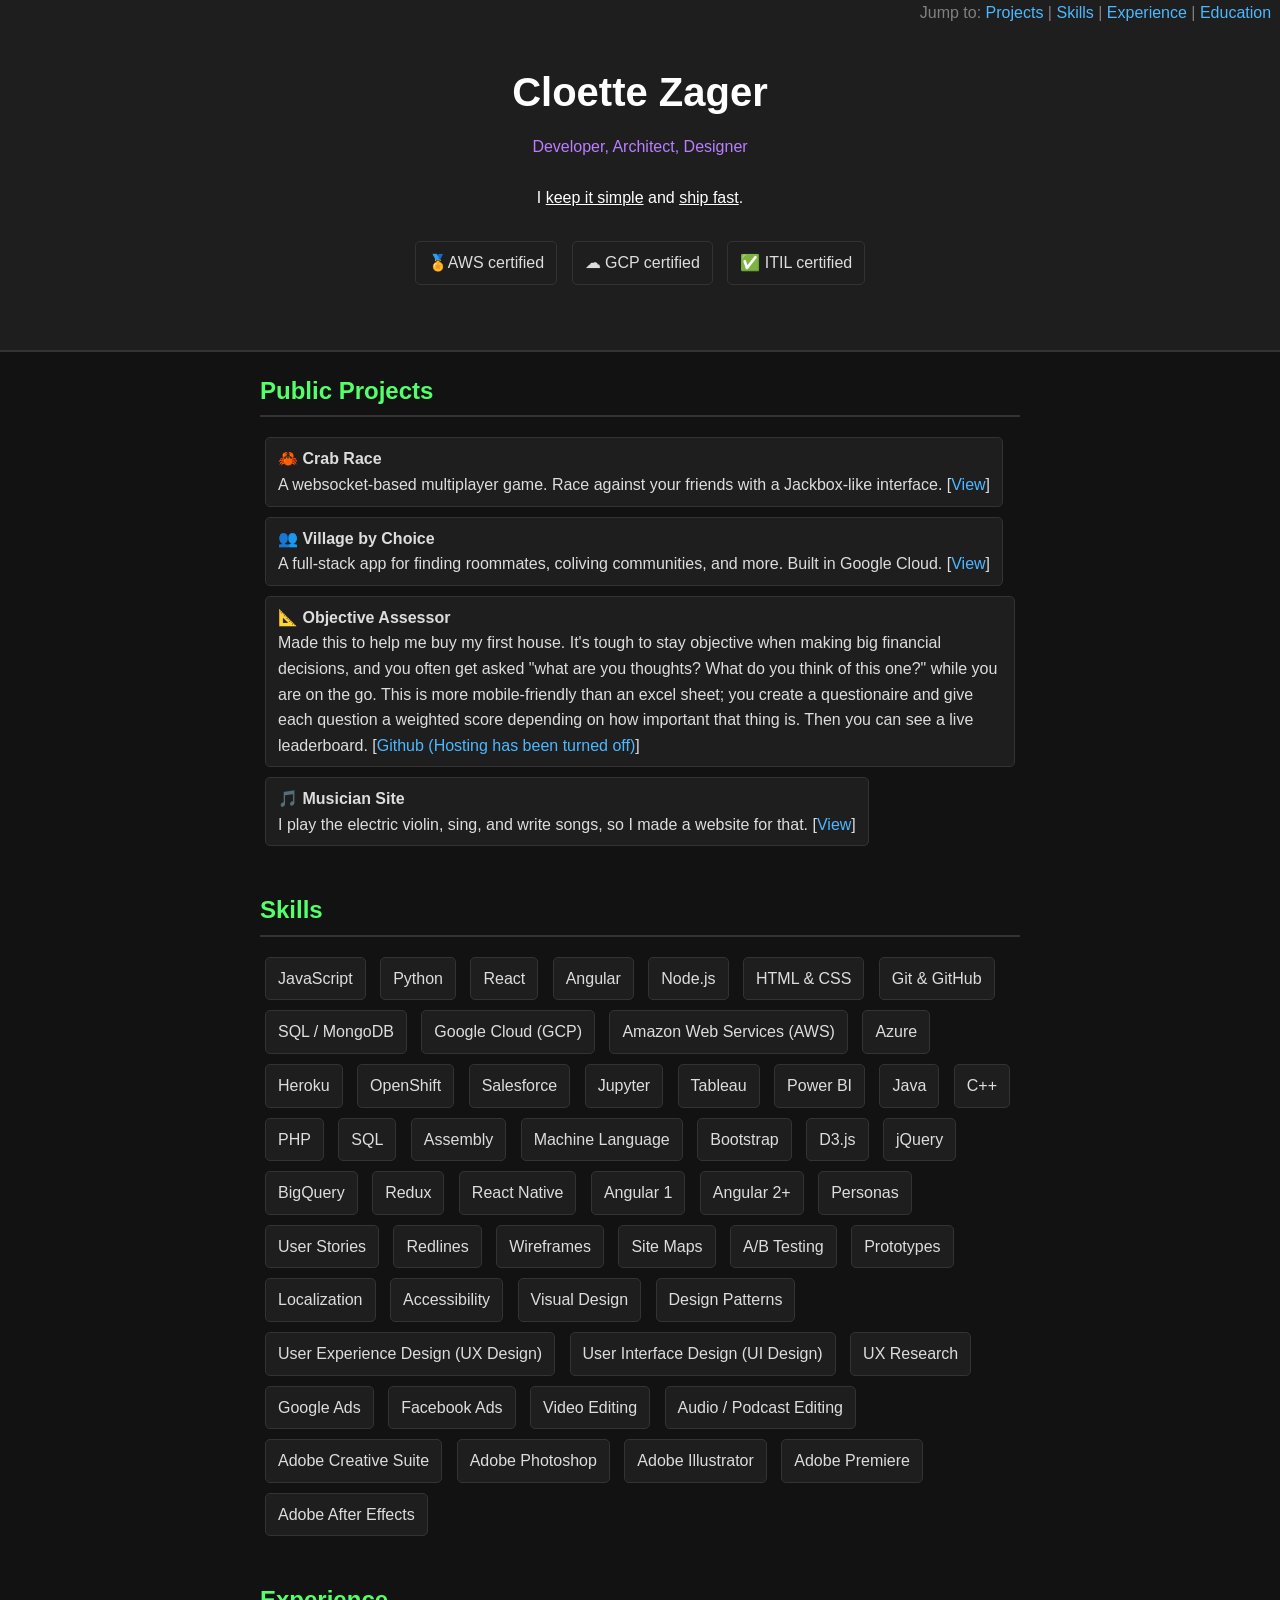
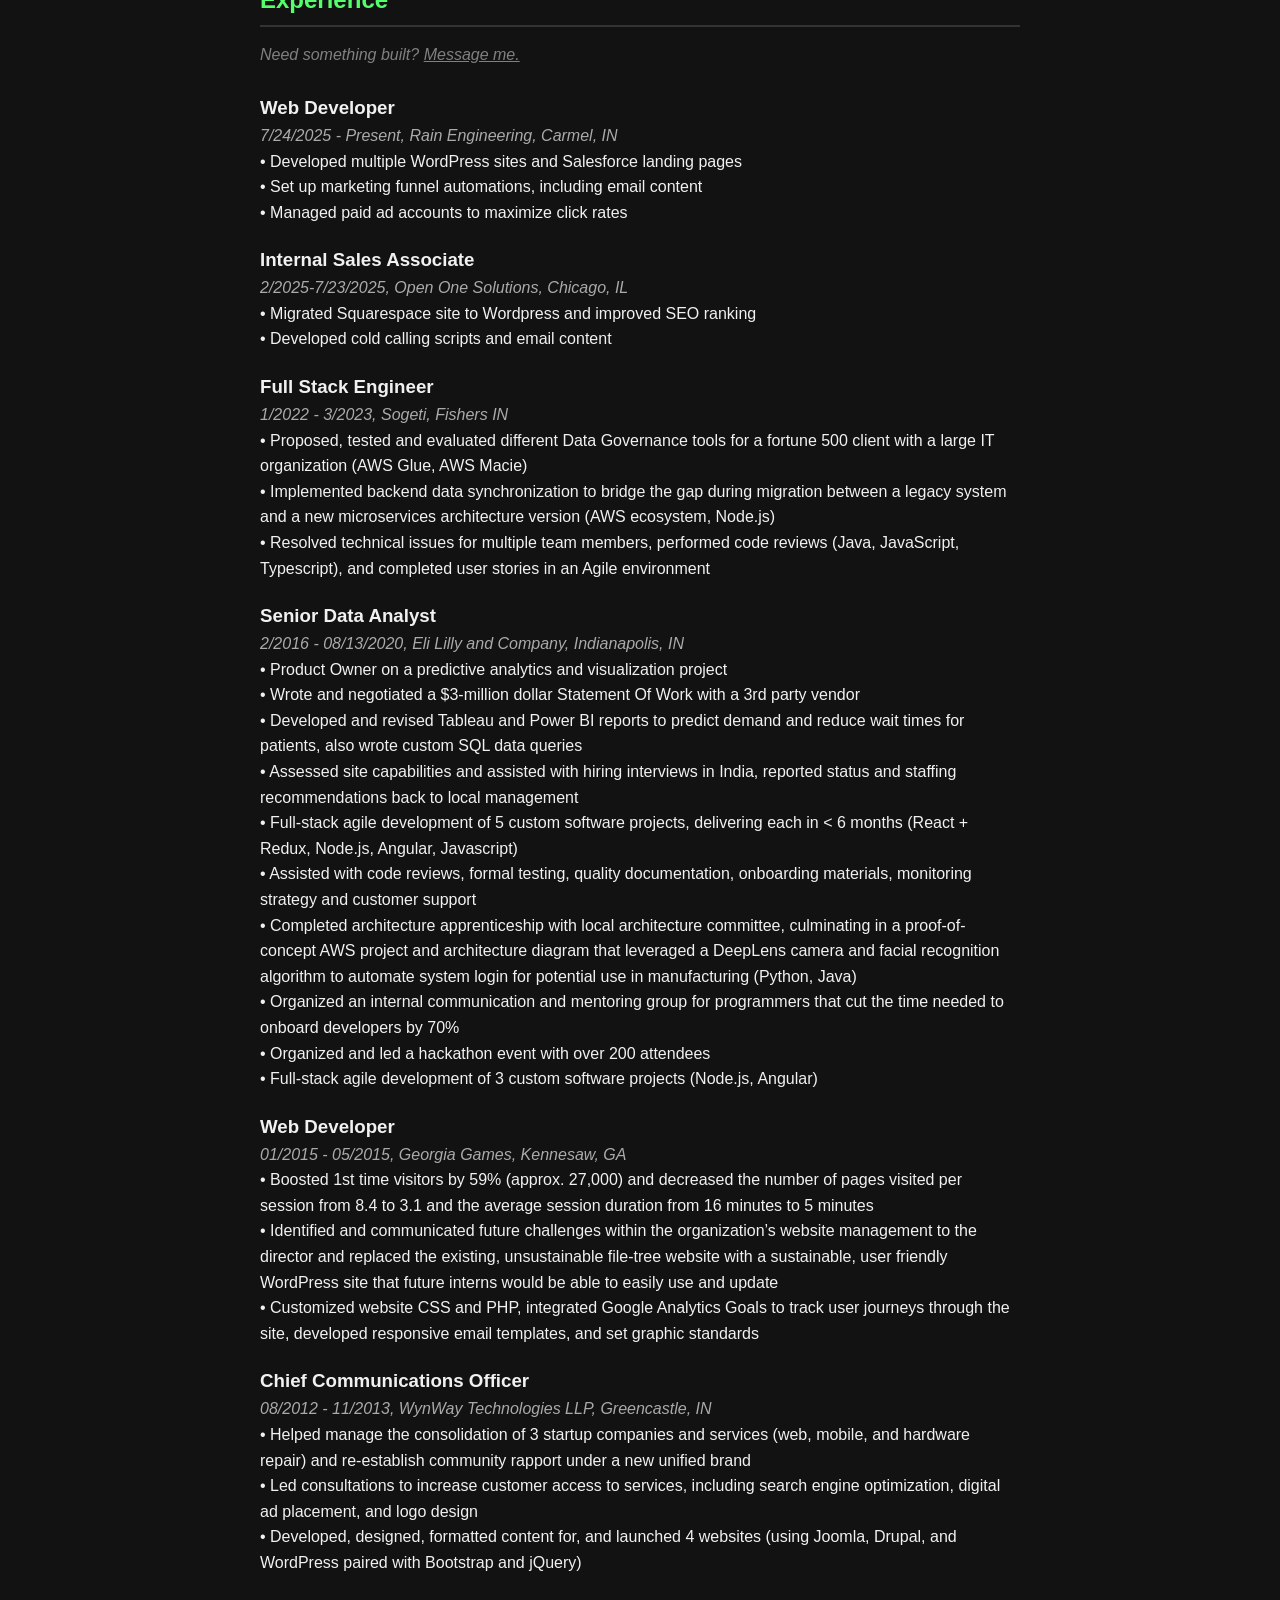
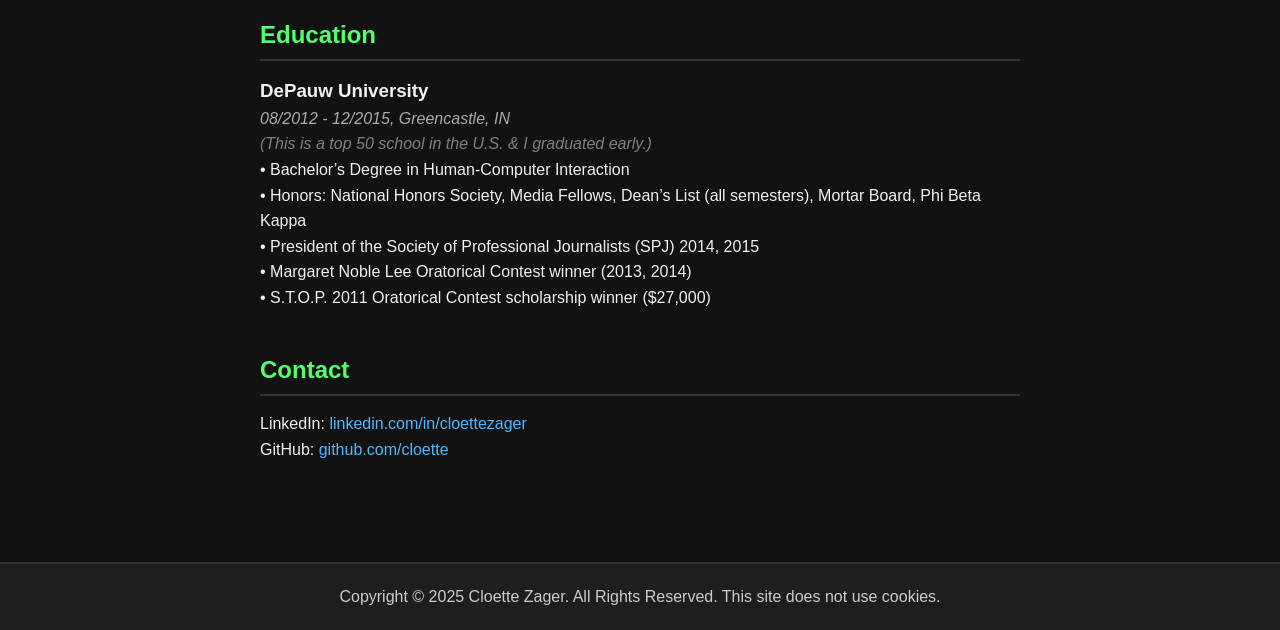
==== index.html @ d8f6435b "Update index.html" ====
<!DOCTYPE html>
<html lang="en">

<head>
    <meta charset="UTF-8" />
    <meta name="viewport" content="width=device-width, initial-scale=1.0" />
    <title>Cloette Zager - Developer Resume</title>
    <link rel="stylesheet" href="style.css" />
</head>

<body>

    <header>
        <div class="container">
            <h1>Cloette Zager</h1>
            <p style="color:#ba7eff">Developer, Architect, Designer</p>
            <br>
            <p>I <span style="text-decoration: underline;">keep it simple</span> and <span
                    style="text-decoration: underline;">ship fast</span>.</p> <br>
            <ul class="project-list">
                <li>🏅AWS certified</li>
                <li>☁︎ GCP certified</li>
                <li>✅ ITIL certified</li>
            </ul>
        </div>
    </header>

    <main class="container">
        <p style="color:gray; position: fixed; top:0px; right: 0px;">&nbsp;&nbsp;Jump to:
            <a href="#projects">Projects</a> |
            <a href="#skills">Skills</a> |
            <a href="#experience">Experience</a> |
            <a href="#education">Education</a>&nbsp;&nbsp;
        </p>
        <section id="projects">
            <h2>Public Projects</h2>
            <ul class="project-list">
                <li>
                    <strong>🦀 Crab Race</strong> <br>A websocket-based multiplayer game. Race against your friends with
                    a
                    Jackbox-like interface.
                    [<a href="https://crabracetos.onrender.com">View</a>]
                </li>
                <li>
                    <strong>👥 Village by Choice</strong> <br>A full-stack app for finding roommates, coliving communities,
                    and
                    more. Built in Google Cloud. [<a href="https://clanbychoice.web.app">View</a>]
                </li>
                <li>
                    <strong>📐 Objective Assessor</strong> <br>Made this to help me buy my first house. It's tough to stay
                    objective when making big financial decisions, and you often get asked "what are you thoughts? What
                    do you think of this one?" while you are on the go. This is more mobile-friendly than an excel sheet; you create a questionaire and give each question a weighted score depending on how important that thing is. Then you can see a live leaderboard. [<a
                        href="https://github.com/cloette/demo-space/tree/objective-assessor-r1">Github (Hosting has been
                        turned off)</a>]
                </li>
                <li>
                    <strong>🎵 Musician Site</strong> <br>I play the electric violin, sing, and write songs, so I made a
                    website for that. [<a href="https://charoitemusic.com">View</a>]
                </li>
            </ul>
        </section>

        <section id="skills">
            <h2>Skills</h2>
            <ul class="skills-list">
                <li>JavaScript</li>
                <li>Python</li>
                <li>React</li>
                <li>Angular</li>
                <li>Node.js</li>
                <li>HTML & CSS</li>
                <li>Git & GitHub</li>
                <li>SQL / MongoDB</li>
                <li>Google Cloud (GCP)</li>
                <li>Amazon Web Services (AWS)</li>
                <li>Azure</li>
                <li>Heroku</li>
                <li>OpenShift</li>
                <li>Salesforce</li>
                <li>Jupyter</li>
                <li>Tableau</li>
                <li>Power BI</li>
                <li>Java</li>
                <li>C++</li>
                <li>PHP</li>
                <li>SQL</li>
                <li>Assembly</li>
                <li>Machine Language</li>  
                <li>Bootstrap</li>  
                <li>D3.js</li>  
                <li>jQuery</li>  
                <li>BigQuery</li>
                <li>Redux</li>  
                <li>React Native</li>  
                <li>Angular 1</li>  
                <li>Angular 2+</li>  
                <li>Personas</li>  
                <li>User Stories</li>  
                <li>Redlines</li>  
                <li>Wireframes</li>  
                <li>Site Maps</li>  
                <li>A/B Testing</li>  
                <li>Prototypes</li>  
                <li>Localization</li>  
                <li>Accessibility</li>  
                <li>Visual Design</li>  
                <li>Design Patterns</li>  
                <li>User Experience Design (UX Design)</li>  
                <li>User Interface Design (UI Design)</li>  
                <li>UX Research</li>
                <li>Google Ads</li>
                <li>Facebook Ads</li>
                <li>Video Editing</li>
                <li>Audio / Podcast Editing</li>
                <li>Adobe Creative Suite</li>
                <li>Adobe Photoshop</li>
                <li>Adobe Illustrator</li>
                <li>Adobe Premiere</li>
                <li>Adobe After Effects</li>
            </ul>
        </section>

        <section id="experience">
            <h2>Experience</h2>
            <p style="color:grey;"><i>Need something built? <a href="mailto:clozager@gmail.com" style="color: gray; text-decoration: underline;">Message me.</a></i></p><br>
                
            <div class="job">
                <h3>Web Developer</h3>
                <p class="date">7/24/2025 - Present, Rain Engineering, Carmel, IN</p>
                <p>• Developed multiple WordPress sites and Salesforce landing pages</p>
                <p>• Set up marketing funnel automations, including email content</p>
                <p>• Managed paid ad accounts to maximize click rates</p>
            </div>
            <div class="job">
                <h3>Internal Sales Associate</h3>
                <p class="date">2/2025-7/23/2025, Open One Solutions, Chicago, IL</p>
                <p>• Migrated Squarespace site to Wordpress and improved SEO ranking</p>
                <p>• Developed cold calling scripts and email content</p>
            </div>
            <div class="job">
                <h3>Full Stack Engineer</h3>
                <p class="date">1/2022 - 3/2023, Sogeti, Fishers IN</p>
                <p>• Proposed, tested and evaluated different Data Governance tools for a fortune 500 client with a
                    large IT
                    organization (AWS Glue, AWS Macie)<br>
                    • Implemented backend data synchronization to bridge the gap during migration between a legacy
                    system
                    and a new microservices architecture version (AWS ecosystem, Node.js)<br>
                    • Resolved technical issues for multiple team members, performed code reviews (Java, JavaScript,
                    Typescript), and completed user stories in an Agile environment</p>
            </div>
            <div class="job">
                <h3>Senior Data Analyst</h3>
                <p class="date">2/2016 - 08/13/2020, Eli Lilly and Company, Indianapolis, IN</p>
                <p>
                    • Product Owner on a predictive analytics and visualization project
                    <br>• Wrote and negotiated a $3-million dollar Statement Of Work with a 3rd party vendor
                    <br>• Developed and revised Tableau and Power BI reports to predict demand and reduce wait times
                    for
                    <br>patients, also wrote custom SQL data queries

                    <br>• Assessed site capabilities and assisted with hiring interviews in India, reported status
                    and staffing
                    recommendations back to local management
                    <br>• Full-stack agile development of 5 custom software projects, delivering each in < 6 months
                        (React + Redux, Node.js, Angular, Javascript) <br>• Assisted with code reviews, formal
                        testing, quality documentation, onboarding materials, monitoring
                        strategy and customer support

                        <br>• Completed architecture apprenticeship with local architecture committee, culminating
                        in a
                        proof-of-concept AWS project and architecture diagram that leveraged a DeepLens camera and
                        facial
                        recognition algorithm to automate system login for potential use in manufacturing (Python,
                        Java)

                        <br>• Organized an internal communication and mentoring group for programmers that cut the
                        time needed to
                        onboard developers by 70%
                        <br>• Organized and led a hackathon event with over 200 attendees
                        <br>• Full-stack agile development of 3 custom software projects (Node.js, Angular)
                </p>
            </div>
            <div class="job">
                <h3>Web Developer</h3>
                <p class="date">01/2015 - 05/2015, Georgia Games, Kennesaw, GA</p>
                <p>• Boosted 1st time visitors by 59% (approx. 27,000) and decreased the number of pages visited per
                    session from 8.4 to 3.1 and the average session duration from 16 minutes to 5 minutes
                    <br>• Identified and communicated future challenges within the organization’s website management
                    to the
                    director and replaced the existing, unsustainable file-tree website with a sustainable, user
                    friendly
                    WordPress site that future interns would be able to easily use and update
                    <br>• Customized website CSS and PHP, integrated Google Analytics Goals to track user journeys
                    through
                    the site, developed responsive email templates, and set graphic standards
                </p>
            </div>

            <div class="job">
                <h3>Chief Communications Officer</h3>
                <p class="date">08/2012 - 11/2013, WynWay Technologies LLP, Greencastle, IN</p>
                <p>• Helped manage the consolidation of 3 startup companies and services (web, mobile, and hardware
                    repair) and re-establish community rapport under a new unified brand<br>
                    • Led consultations to increase customer access to services, including search engine
                    optimization, digital
                    ad placement, and logo design<br>
                    • Developed, designed, formatted content for, and launched 4 websites (using Joomla, Drupal, and
                    WordPress paired with Bootstrap and jQuery)</p>
            </div>
            <div class="job">
                <h3></h3>
                <p class="date"></p>
                <p></p>
            </div>
        </section>

        <section id="education">
            <h2>Education</h2>
            <div class="job">
                <h3>DePauw University</h3>
                <p class="date">08/2012 - 12/2015, Greencastle, IN</p>
                <p style="color:grey;"><i>(This is a top 50 school in the U.S. & I graduated early.)</i></p>
                <p>• Bachelor’s Degree in Human-Computer Interaction<br>
                    • Honors: National Honors Society, Media Fellows, Dean’s List (all semesters), Mortar Board, Phi
                    Beta
                    Kappa<br>
                    • President of the Society of Professional Journalists (SPJ) 2014, 2015<br>
                    • Margaret Noble Lee Oratorical Contest winner (2013, 2014)<br>
                    • S.T.O.P. 2011 Oratorical Contest scholarship winner ($27,000)</p>
            </div>
        </section>

        <section id="contact">
            <h2>Contact</h2>
            <p>LinkedIn: <a href="https://linkedin.com/in/cloettezager" target="_blank">linkedin.com/in/cloettezager</a>
            </p>
            <p>GitHub: <a href="https://github.com/cloette" target="_blank">github.com/cloette</a></p>
        </section>
    </main>

    <footer>
        <p>Copyright © 2025 Cloette Zager. All Rights Reserved.
            This site does not use cookies.</p>
    </footer>

</body>

</html>
---- style.css ----
/* Reset */
* {
  margin: 0;
  padding: 0;
  box-sizing: border-box;
}

body {
  font-family: 'Segoe UI', sans-serif;
  line-height: 1.6;
  color: #f1f1f1;
  background-color: #121212;
}

/* Layout */
.container {
  width: 90%;
  max-width: 800px;
  margin: 0 auto;
  padding: 20px;
}

header {
  background-color: #1e1e1e;
  color: #ffffff;
  padding: 40px 0;
  text-align: center;
  border-bottom: 2px solid #333;
}

header h1 {
  margin-bottom: 10px;
  font-size: 2.5em;
}

main section {
  margin-bottom: 40px;
}

h2 {
  color: #53ff6a;
  border-bottom: 2px solid #333;
  padding-bottom: 5px;
  margin-bottom: 15px;
}

.skills-list,
.project-list {
  list-style: none;
  padding-left: 0;
}

.skills-list li,
.project-list li {
  background-color: #1e1e1e;
  color: #ddd;
  display: inline-block;
  padding: 8px 12px;
  margin: 5px;
  border-radius: 5px;
  border: 1px solid #333;
}

.job {
  margin-bottom: 20px;
}

.job .date {
  font-style: italic;
  color: #aaa;
}

a {
  color: #4db8ff;
  text-decoration: none;
}

a:hover {
  text-decoration: underline;
}

footer {
  background-color: #1e1e1e;
  color: #ccc;
  text-align: center;
  padding: 20px 0;
  margin-top: 40px;
  border-top: 2px solid #333;
}

/* Responsive */
@media (max-width: 600px) {
  header h1 {
    font-size: 1.8em;
  }

  .skills-list li,
  .project-list li {
    display: block;
    margin: 8px 0;
  }
}
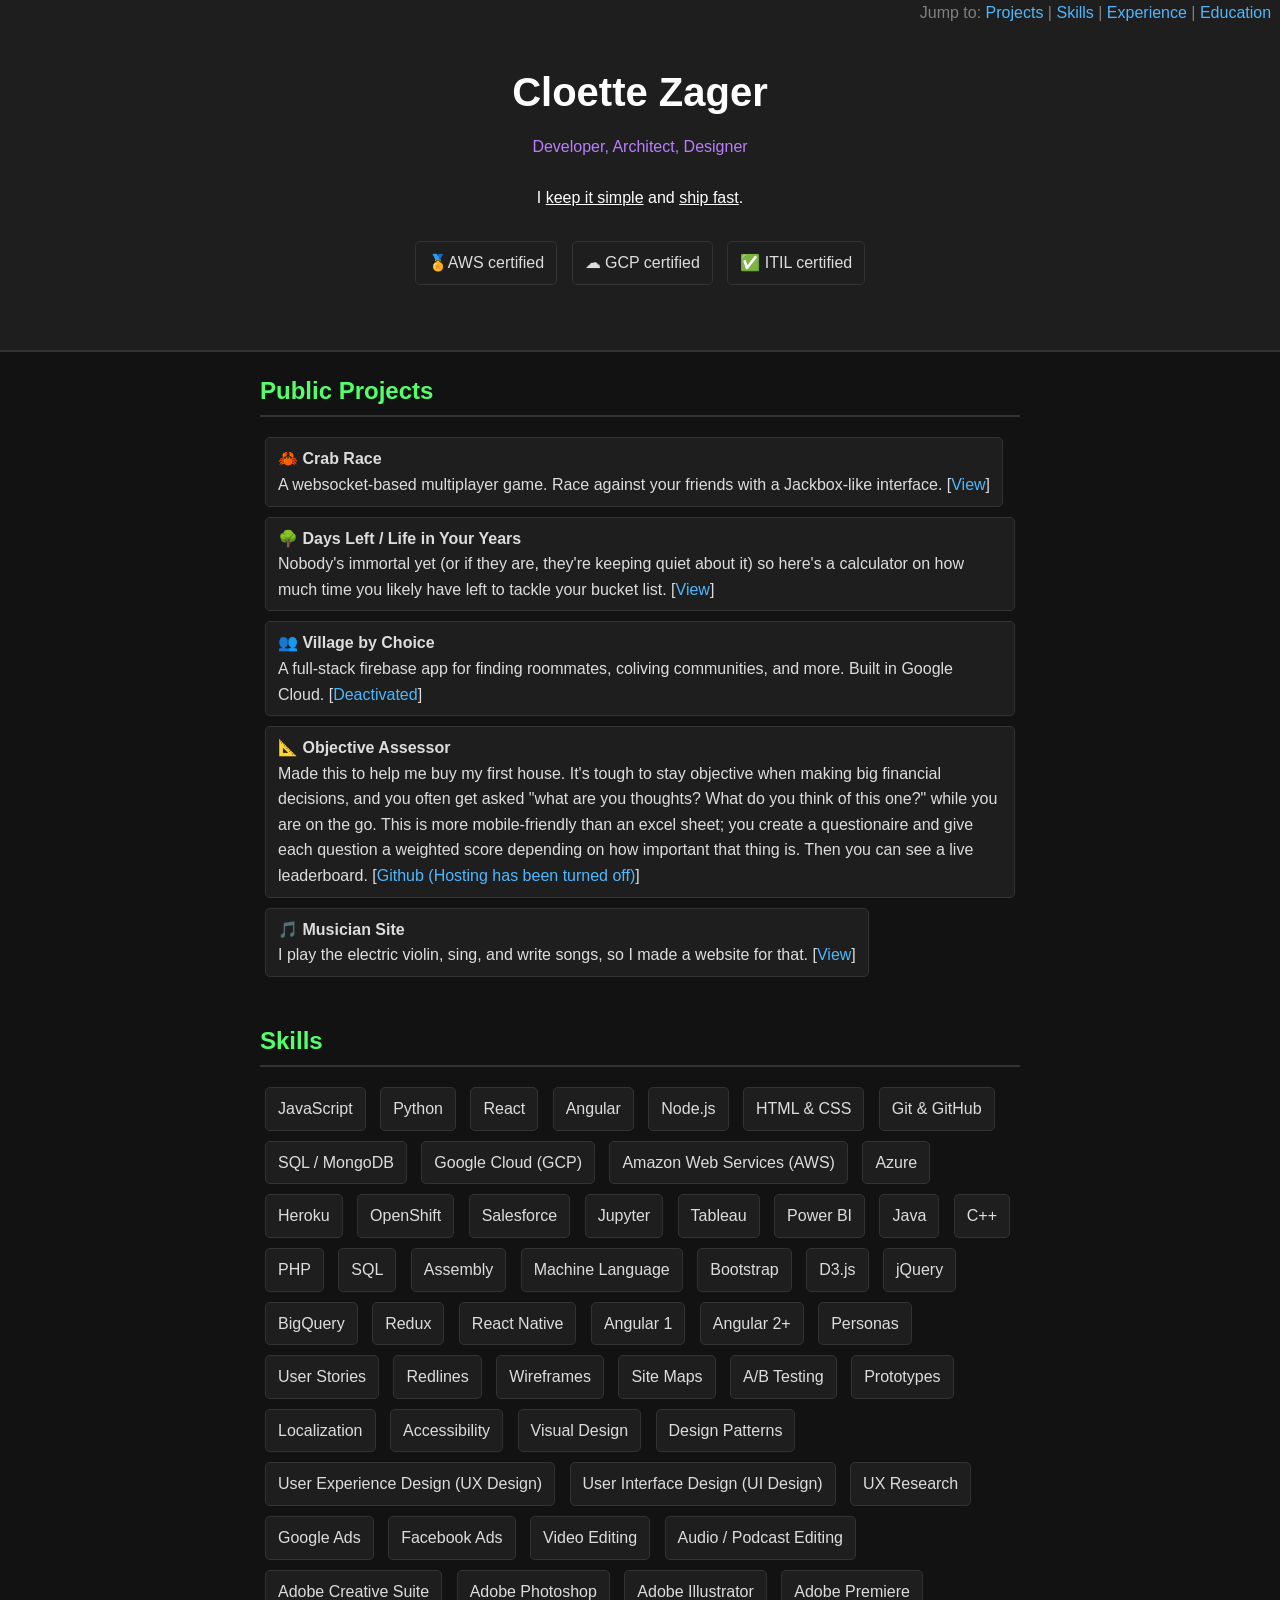
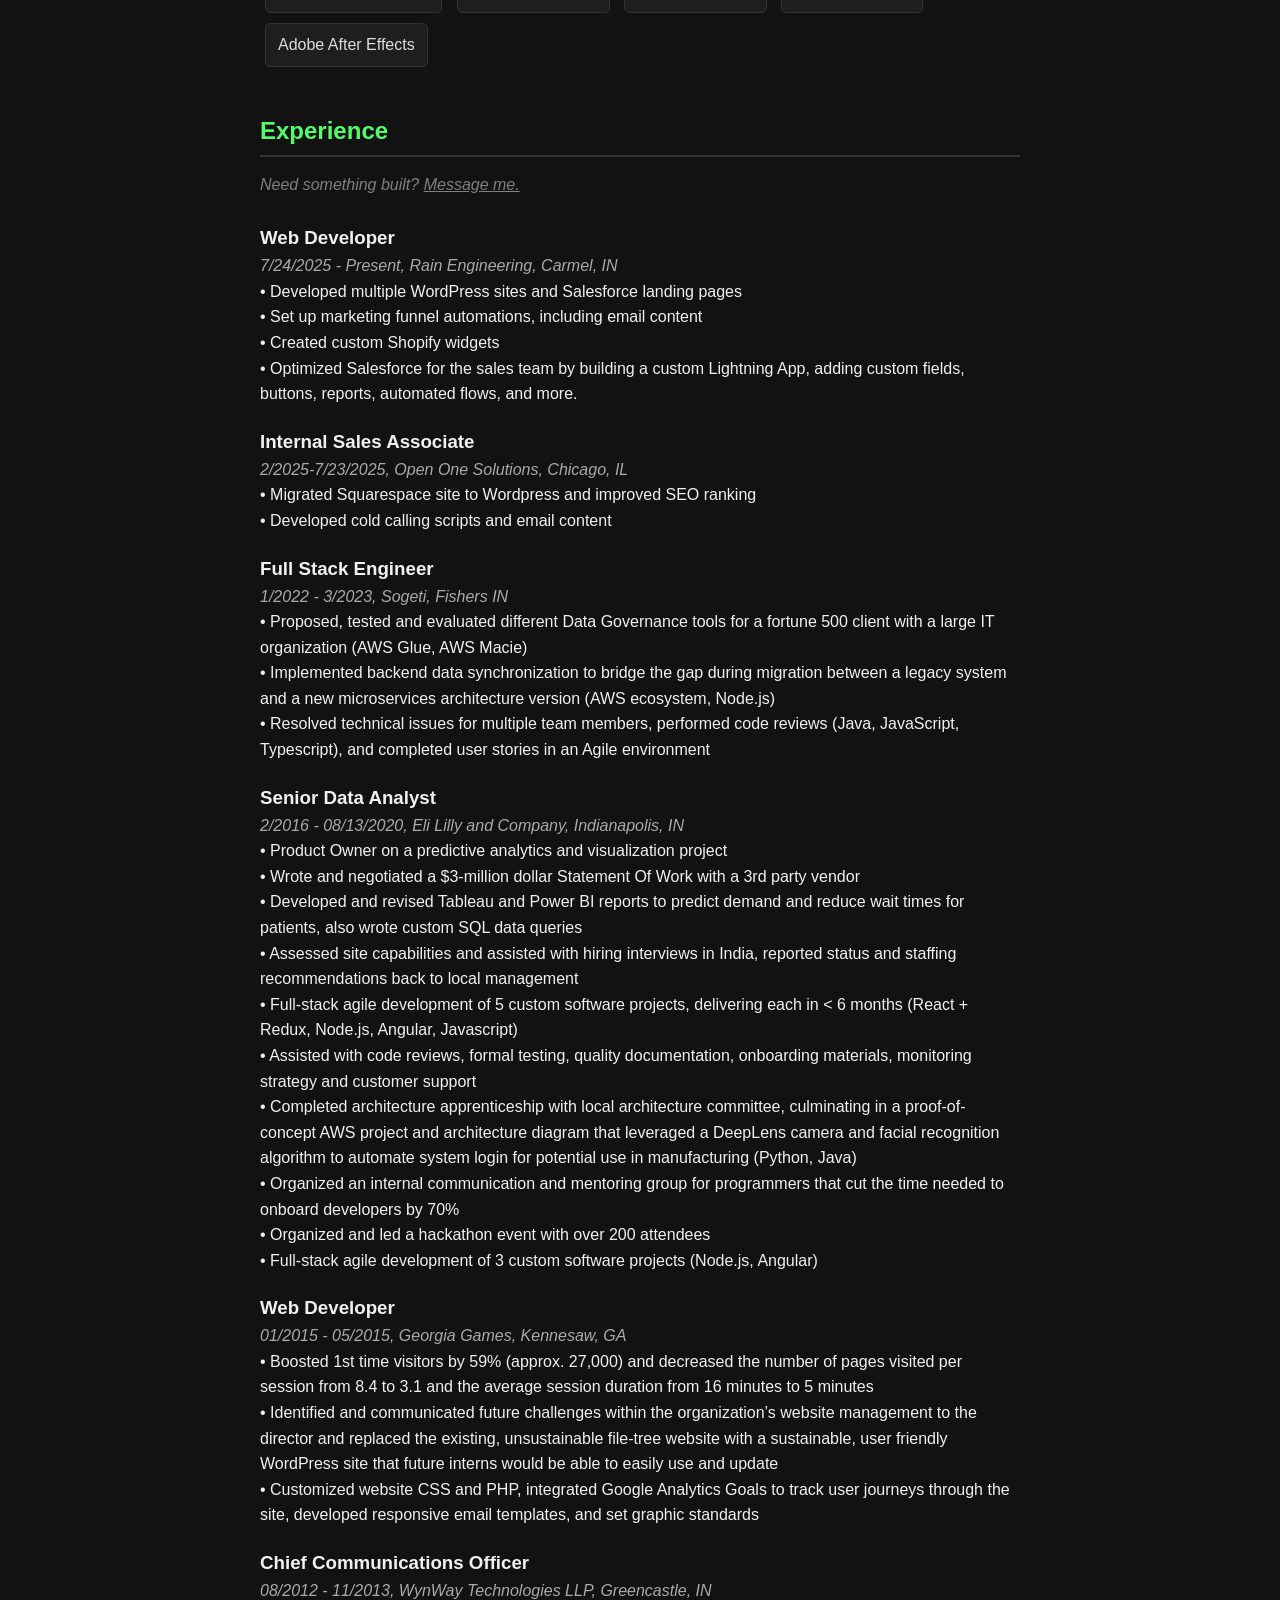
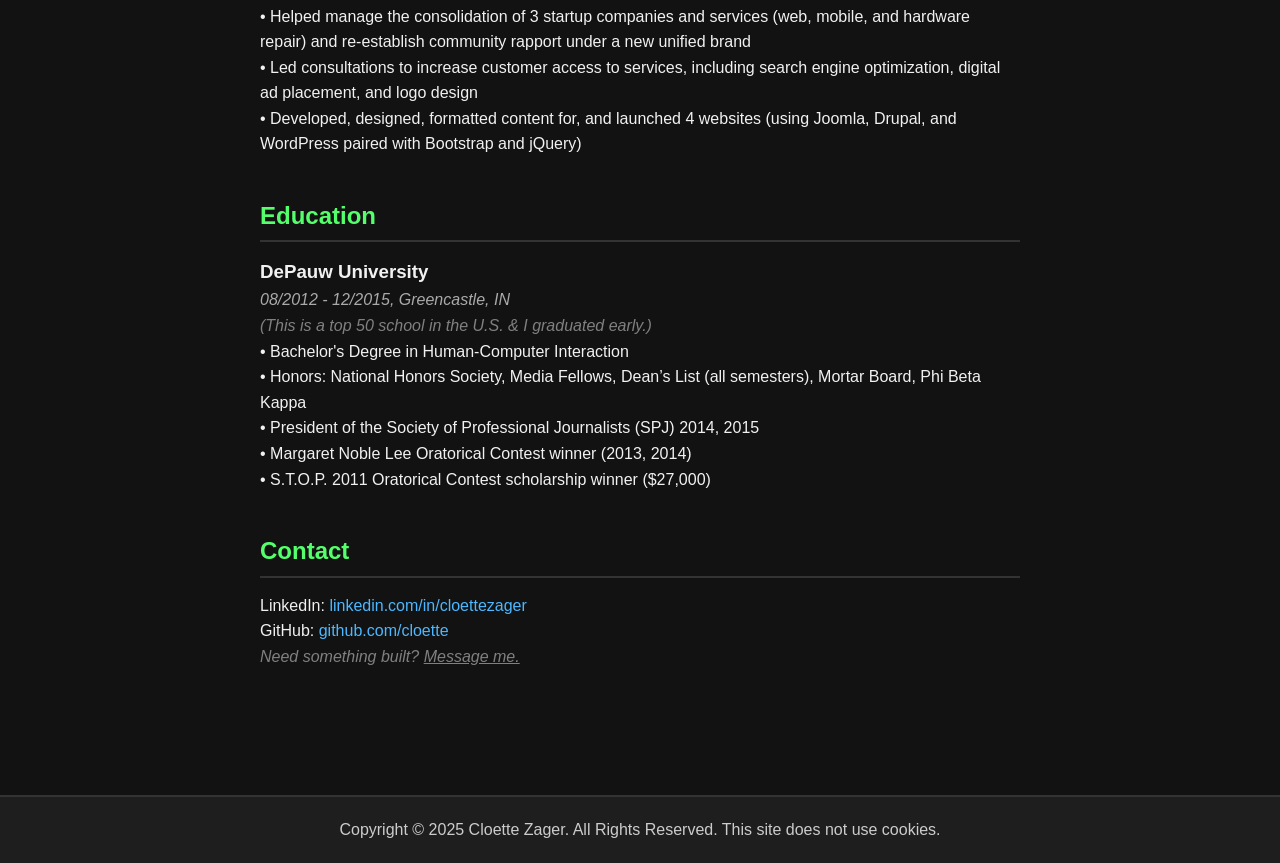
==== commit b57b9a3b: "Updated bullet points" ====
--- a/index.html
+++ b/index.html
@@ -9,7 +9,6 @@
 </head>
 
 <body>
-
     <header>
         <div class="container">
             <h1>Cloette Zager</h1>
@@ -39,23 +38,27 @@
                     <strong>🦀 Crab Race</strong> <br>A websocket-based multiplayer game. Race against your friends with
                     a
                     Jackbox-like interface.
-                    [<a href="https://crabracetos.onrender.com">View</a>]
-                </li>
-                <li>
-                    <strong>👥 Village by Choice</strong> <br>A full-stack app for finding roommates, coliving communities,
+                    [<a href="https://crabracetos.onrender.com" target="_blank">View</a>]
+                </li>
+                <li>
+                    <strong>🌳 Days Left / Life in Your Years</strong> <br>Nobody's immortal yet (or if they are, they're keeping quiet about it) so here's a calculator on how much time you likely have left to tackle your bucket list. [<a
+                        href="https://cloette.github.io/personal-website/life-in-your-years.html" target="_blank">View</a>]
+                </li>
+                <li>
+                    <strong>👥 Village by Choice</strong> <br>A full-stack firebase app for finding roommates, coliving communities,
                     and
-                    more. Built in Google Cloud. [<a href="https://clanbychoice.web.app">View</a>]
+                    more. Built in Google Cloud. [<a href="#">Deactivated</a>]
                 </li>
                 <li>
                     <strong>📐 Objective Assessor</strong> <br>Made this to help me buy my first house. It's tough to stay
                     objective when making big financial decisions, and you often get asked "what are you thoughts? What
                     do you think of this one?" while you are on the go. This is more mobile-friendly than an excel sheet; you create a questionaire and give each question a weighted score depending on how important that thing is. Then you can see a live leaderboard. [<a
-                        href="https://github.com/cloette/demo-space/tree/objective-assessor-r1">Github (Hosting has been
+                        href="https://github.com/cloette/demo-space/tree/objective-assessor-r1" target="_blank">Github (Hosting has been
                         turned off)</a>]
                 </li>
                 <li>
                     <strong>🎵 Musician Site</strong> <br>I play the electric violin, sing, and write songs, so I made a
-                    website for that. [<a href="https://charoitemusic.com">View</a>]
+                    website for that. [<a href="https://charoitemusic.com" target="_blank">View</a>]
                 </li>
             </ul>
         </section>
@@ -129,7 +132,8 @@
                 <p class="date">7/24/2025 - Present, Rain Engineering, Carmel, IN</p>
                 <p>• Developed multiple WordPress sites and Salesforce landing pages</p>
                 <p>• Set up marketing funnel automations, including email content</p>
-                <p>• Managed paid ad accounts to maximize click rates</p>
+                <p>• Created custom Shopify widgets</p>
+                <p>• Optimized Salesforce for the sales team by building a custom Lightning App, adding custom fields, buttons, reports, automated flows, and more.</p>
             </div>
             <div class="job">
                 <h3>Internal Sales Associate</h3>
@@ -221,7 +225,7 @@
                 <h3>DePauw University</h3>
                 <p class="date">08/2012 - 12/2015, Greencastle, IN</p>
                 <p style="color:grey;"><i>(This is a top 50 school in the U.S. & I graduated early.)</i></p>
-                <p>• Bachelor’s Degree in Human-Computer Interaction<br>
+                <p>• Bachelor's Degree in Human-Computer Interaction<br>
                     • Honors: National Honors Society, Media Fellows, Dean’s List (all semesters), Mortar Board, Phi
                     Beta
                     Kappa<br>
@@ -236,6 +240,7 @@
             <p>LinkedIn: <a href="https://linkedin.com/in/cloettezager" target="_blank">linkedin.com/in/cloettezager</a>
             </p>
             <p>GitHub: <a href="https://github.com/cloette" target="_blank">github.com/cloette</a></p>
+            <p style="color:grey;"><i>Need something built? <a href="mailto:clozager@gmail.com" style="color: gray; text-decoration: underline;">Message me.</a></i></p><br>
         </section>
     </main>
 
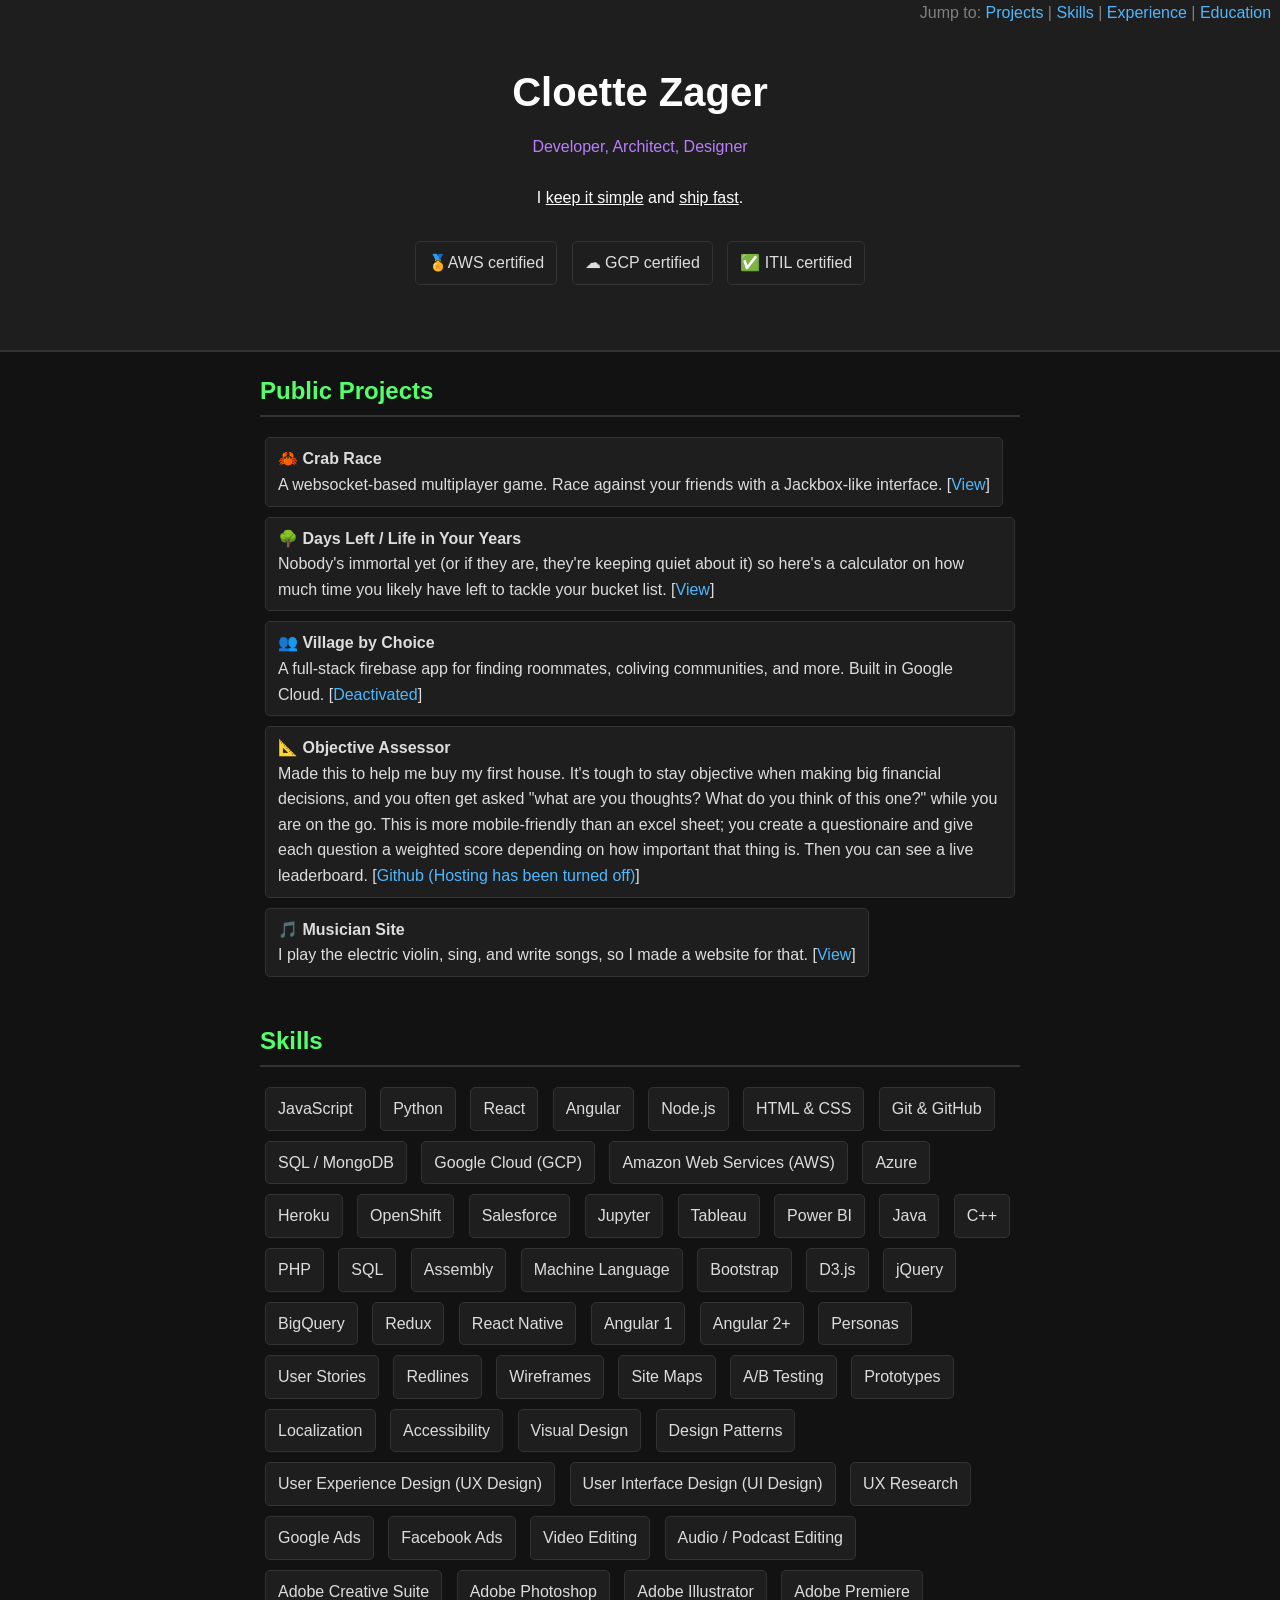
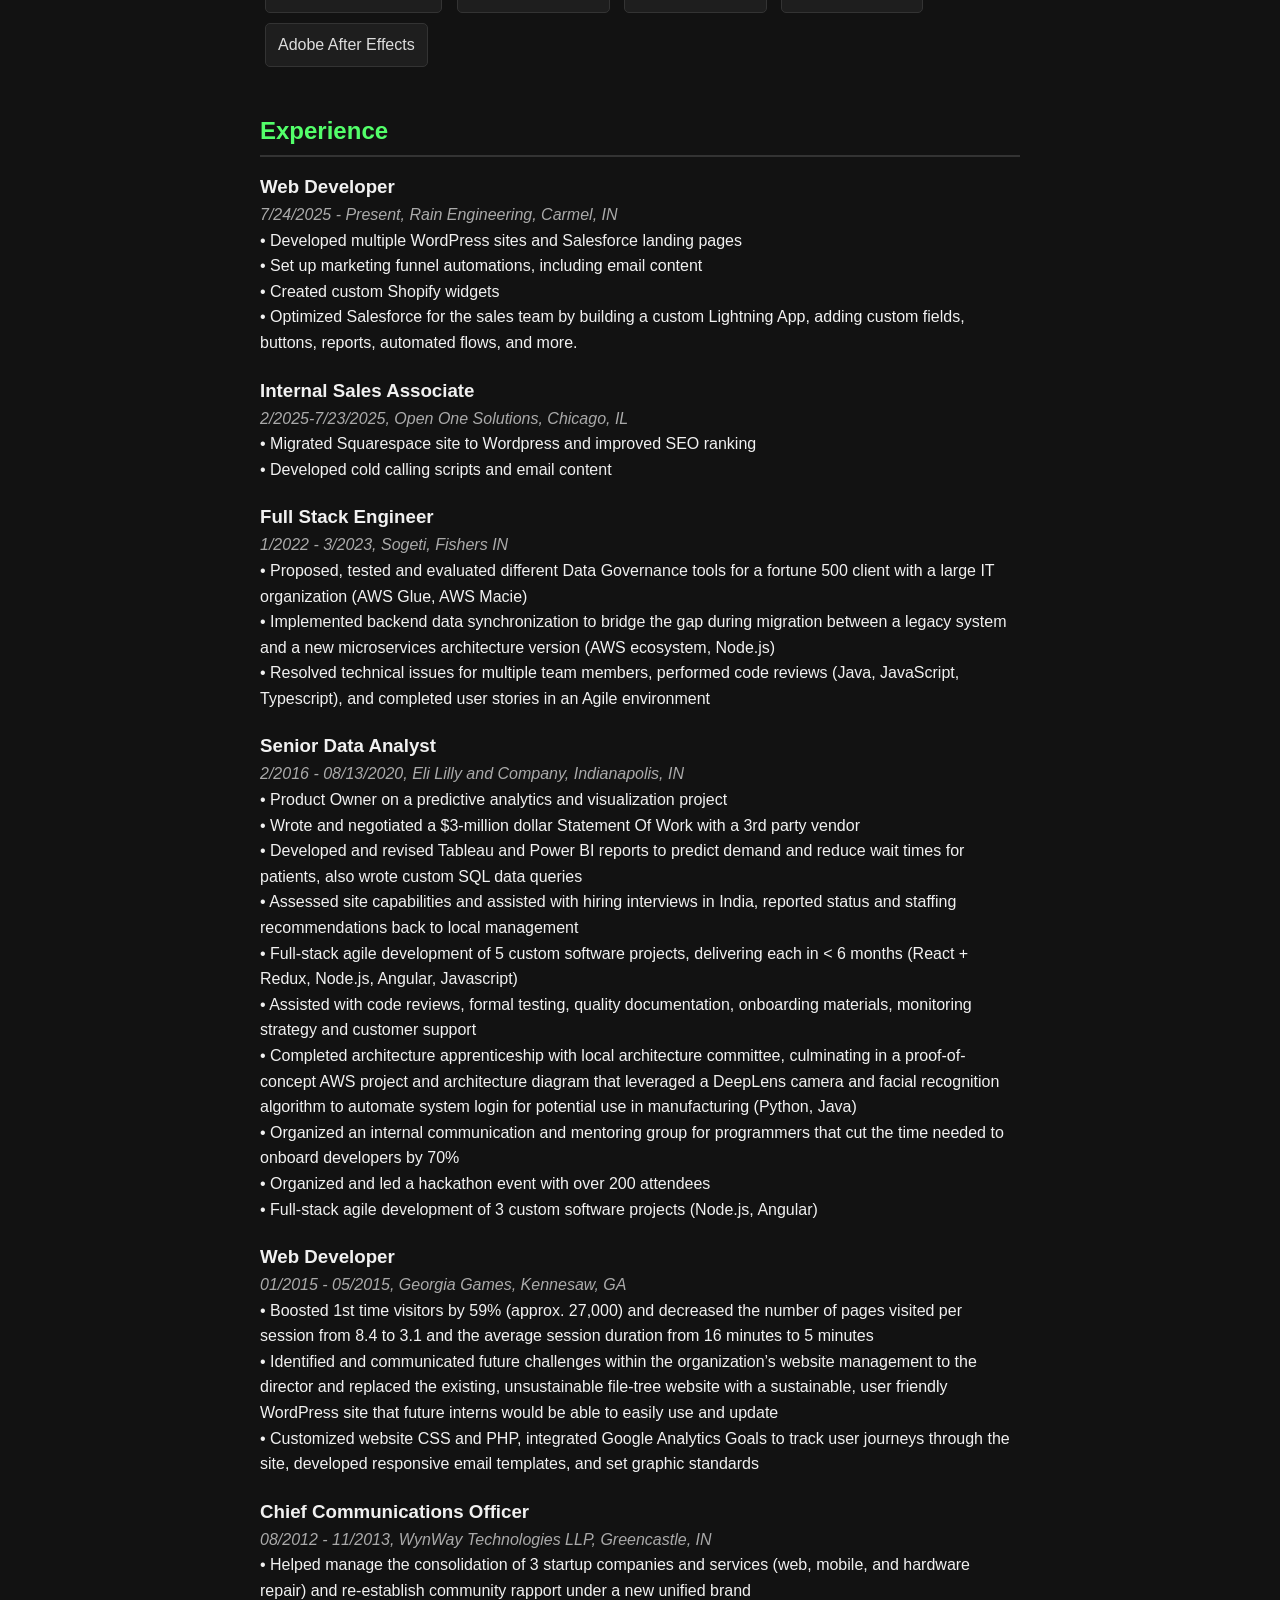
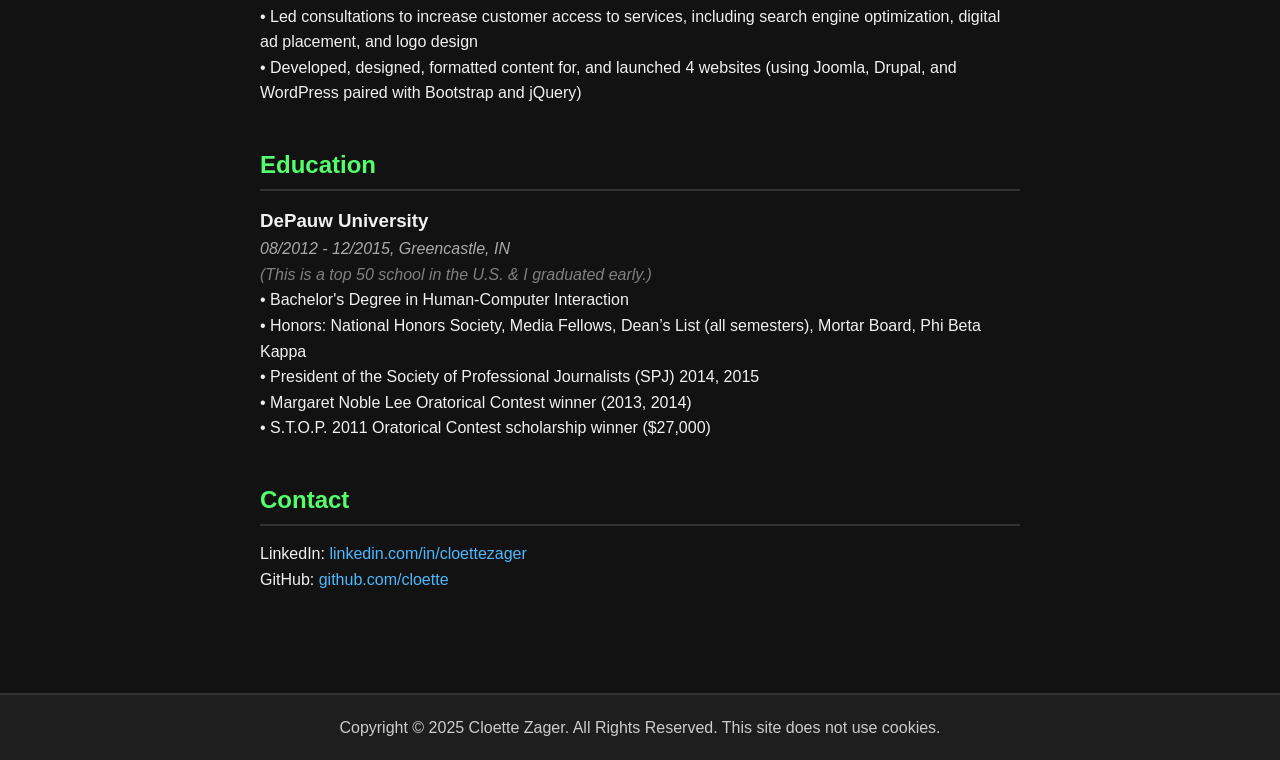
==== commit 435454ed: "Remove duplicate contact message from index.html Removed duplicate contact message from the experien" ====
--- a/index.html
+++ b/index.html
@@ -125,8 +125,7 @@
 
         <section id="experience">
             <h2>Experience</h2>
-            <p style="color:grey;"><i>Need something built? <a href="mailto:clozager@gmail.com" style="color: gray; text-decoration: underline;">Message me.</a></i></p><br>
-                
+             
             <div class="job">
                 <h3>Web Developer</h3>
                 <p class="date">7/24/2025 - Present, Rain Engineering, Carmel, IN</p>
@@ -240,7 +239,6 @@
             <p>LinkedIn: <a href="https://linkedin.com/in/cloettezager" target="_blank">linkedin.com/in/cloettezager</a>
             </p>
             <p>GitHub: <a href="https://github.com/cloette" target="_blank">github.com/cloette</a></p>
-            <p style="color:grey;"><i>Need something built? <a href="mailto:clozager@gmail.com" style="color: gray; text-decoration: underline;">Message me.</a></i></p><br>
         </section>
     </main>
 
@@ -251,4 +249,4 @@
 
 </body>
 
-</html>+</html>
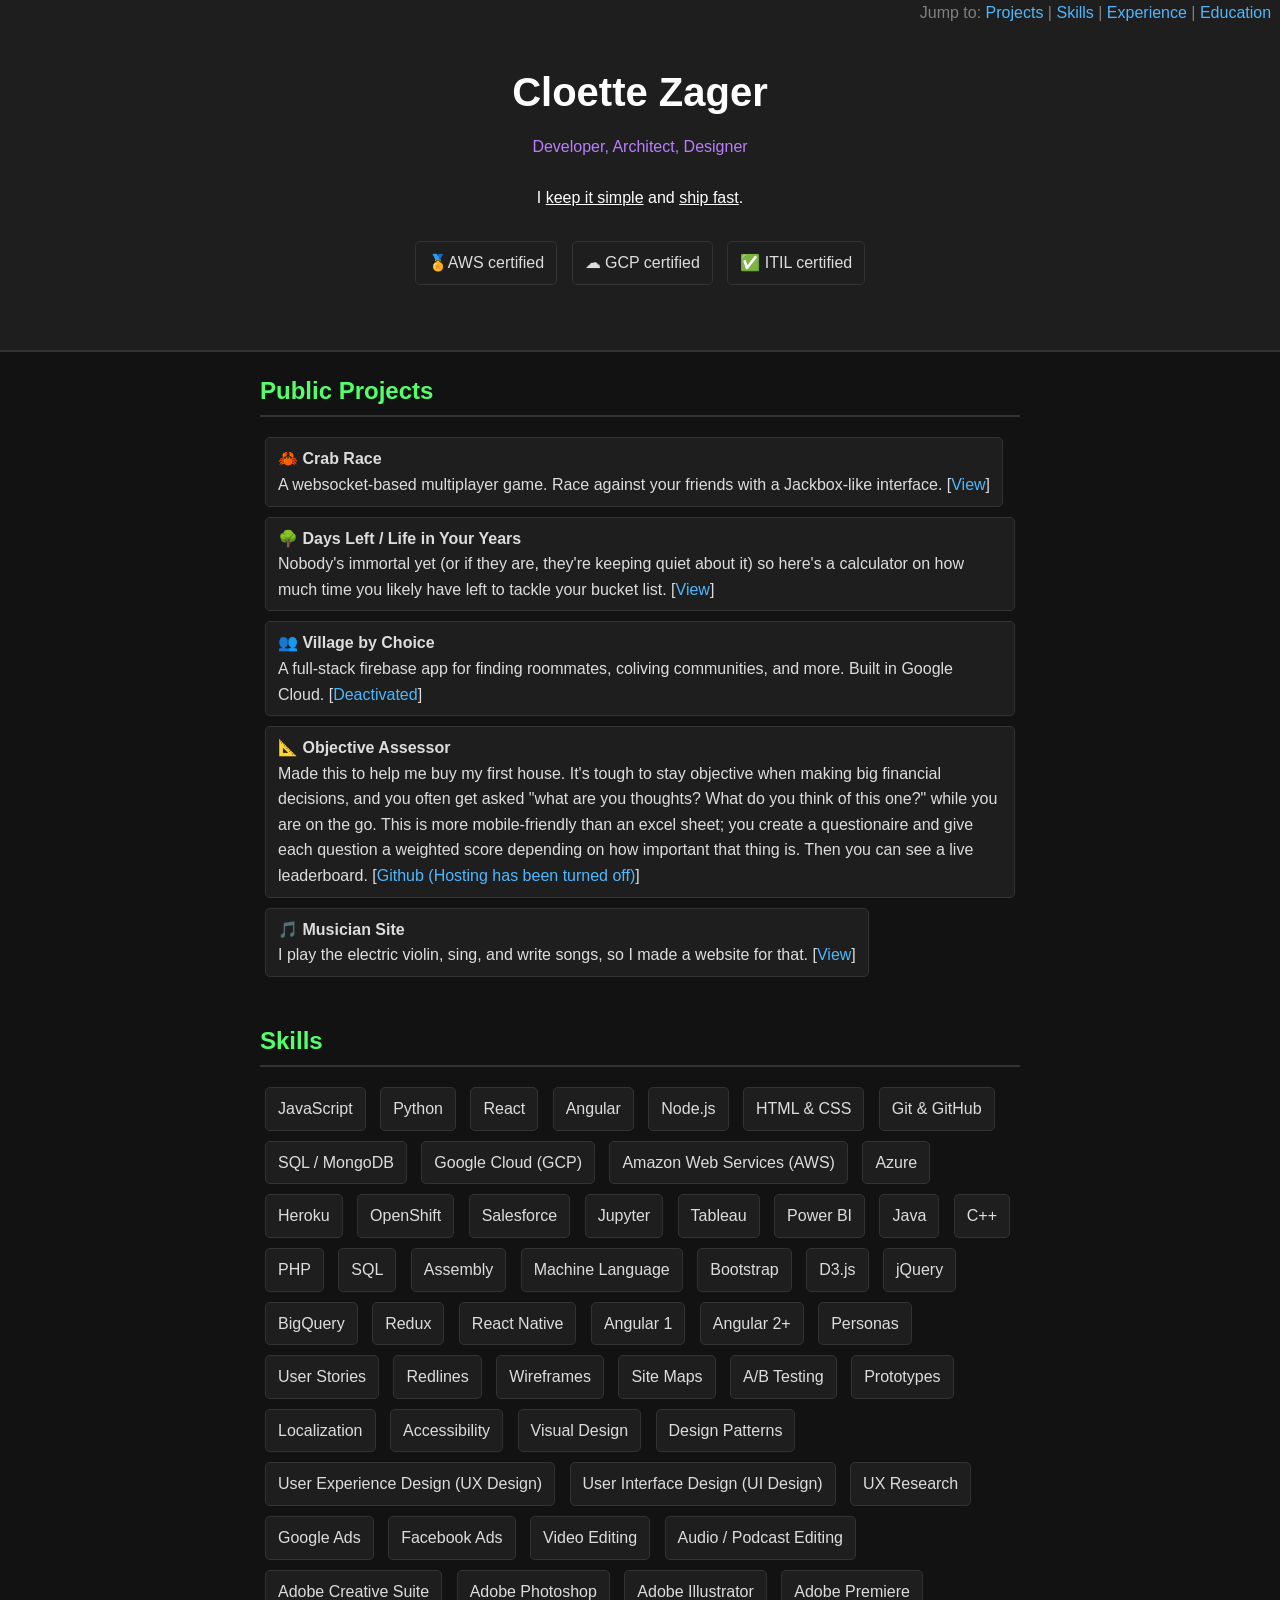
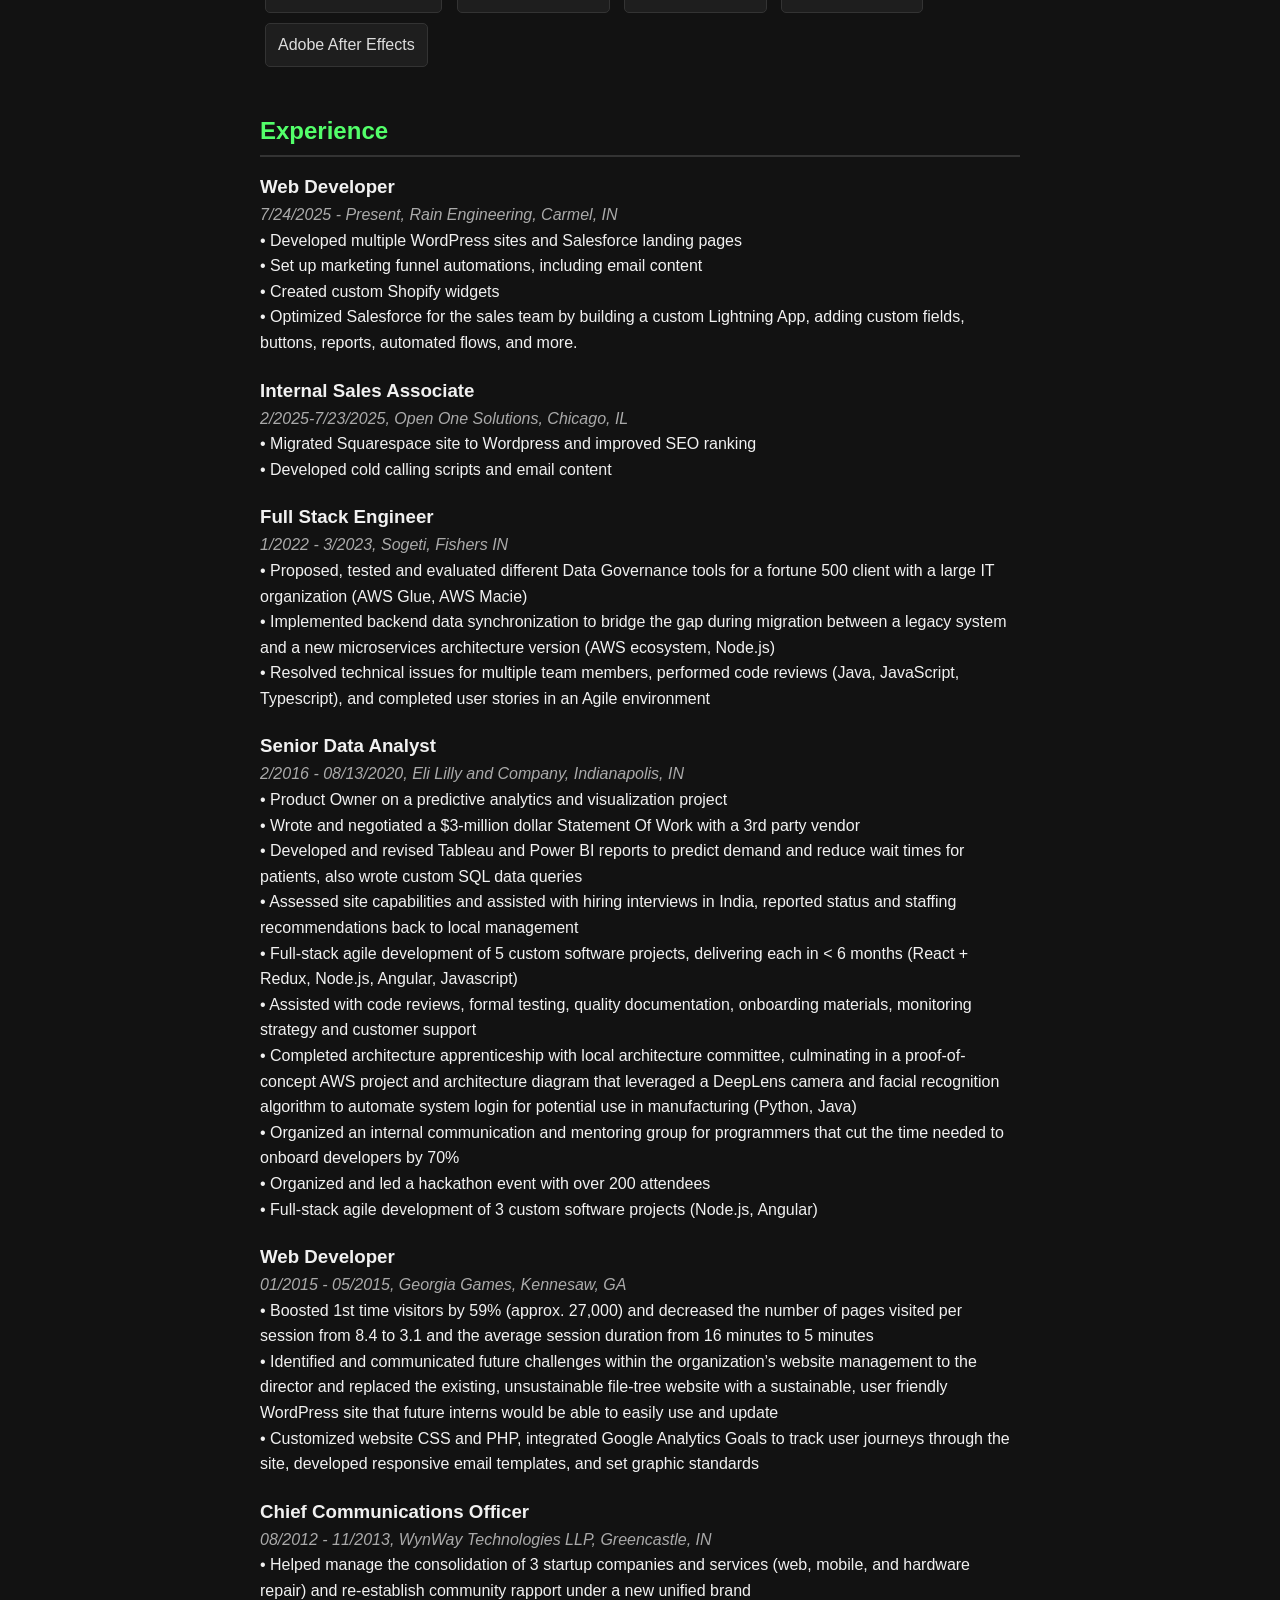
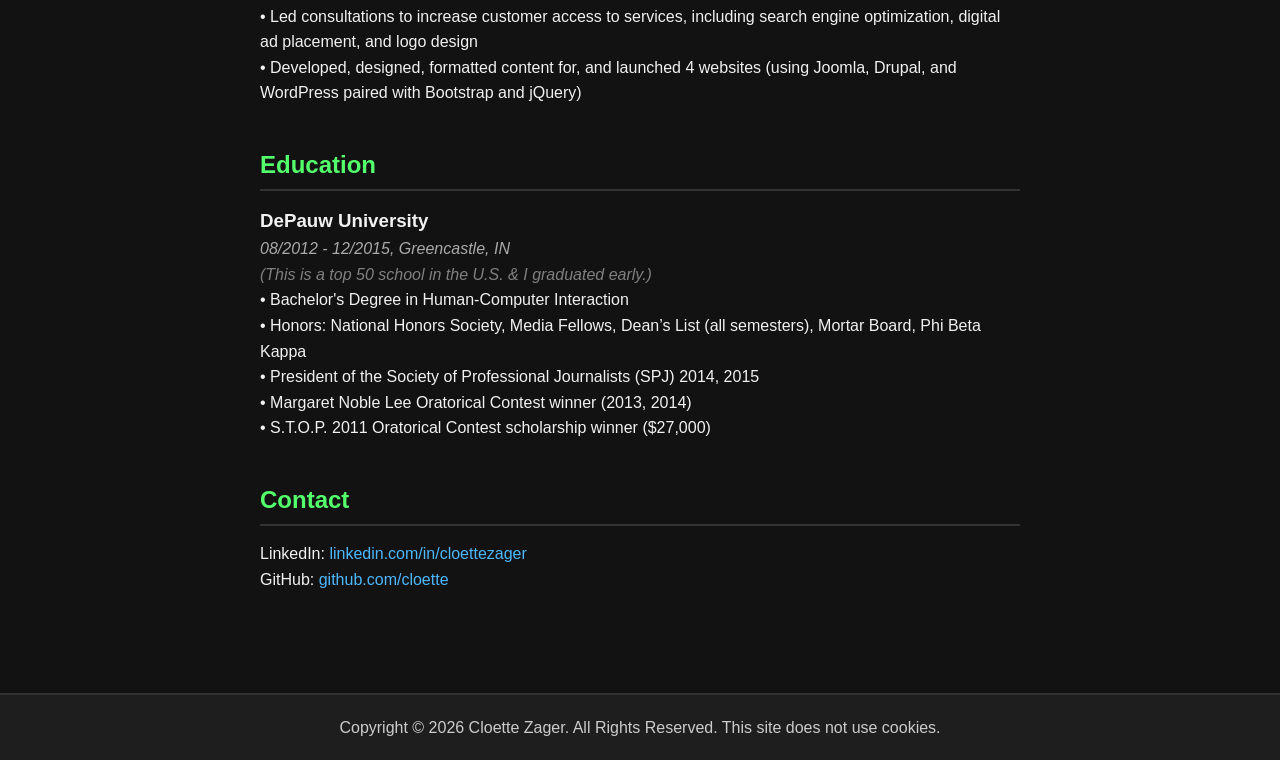
==== commit 9793bae0: "Update copyright year in footer to 2026" ====
--- a/index.html
+++ b/index.html
@@ -243,7 +243,7 @@
     </main>
 
     <footer>
-        <p>Copyright © 2025 Cloette Zager. All Rights Reserved.
+        <p>Copyright © 2026 Cloette Zager. All Rights Reserved.
             This site does not use cookies.</p>
     </footer>
 
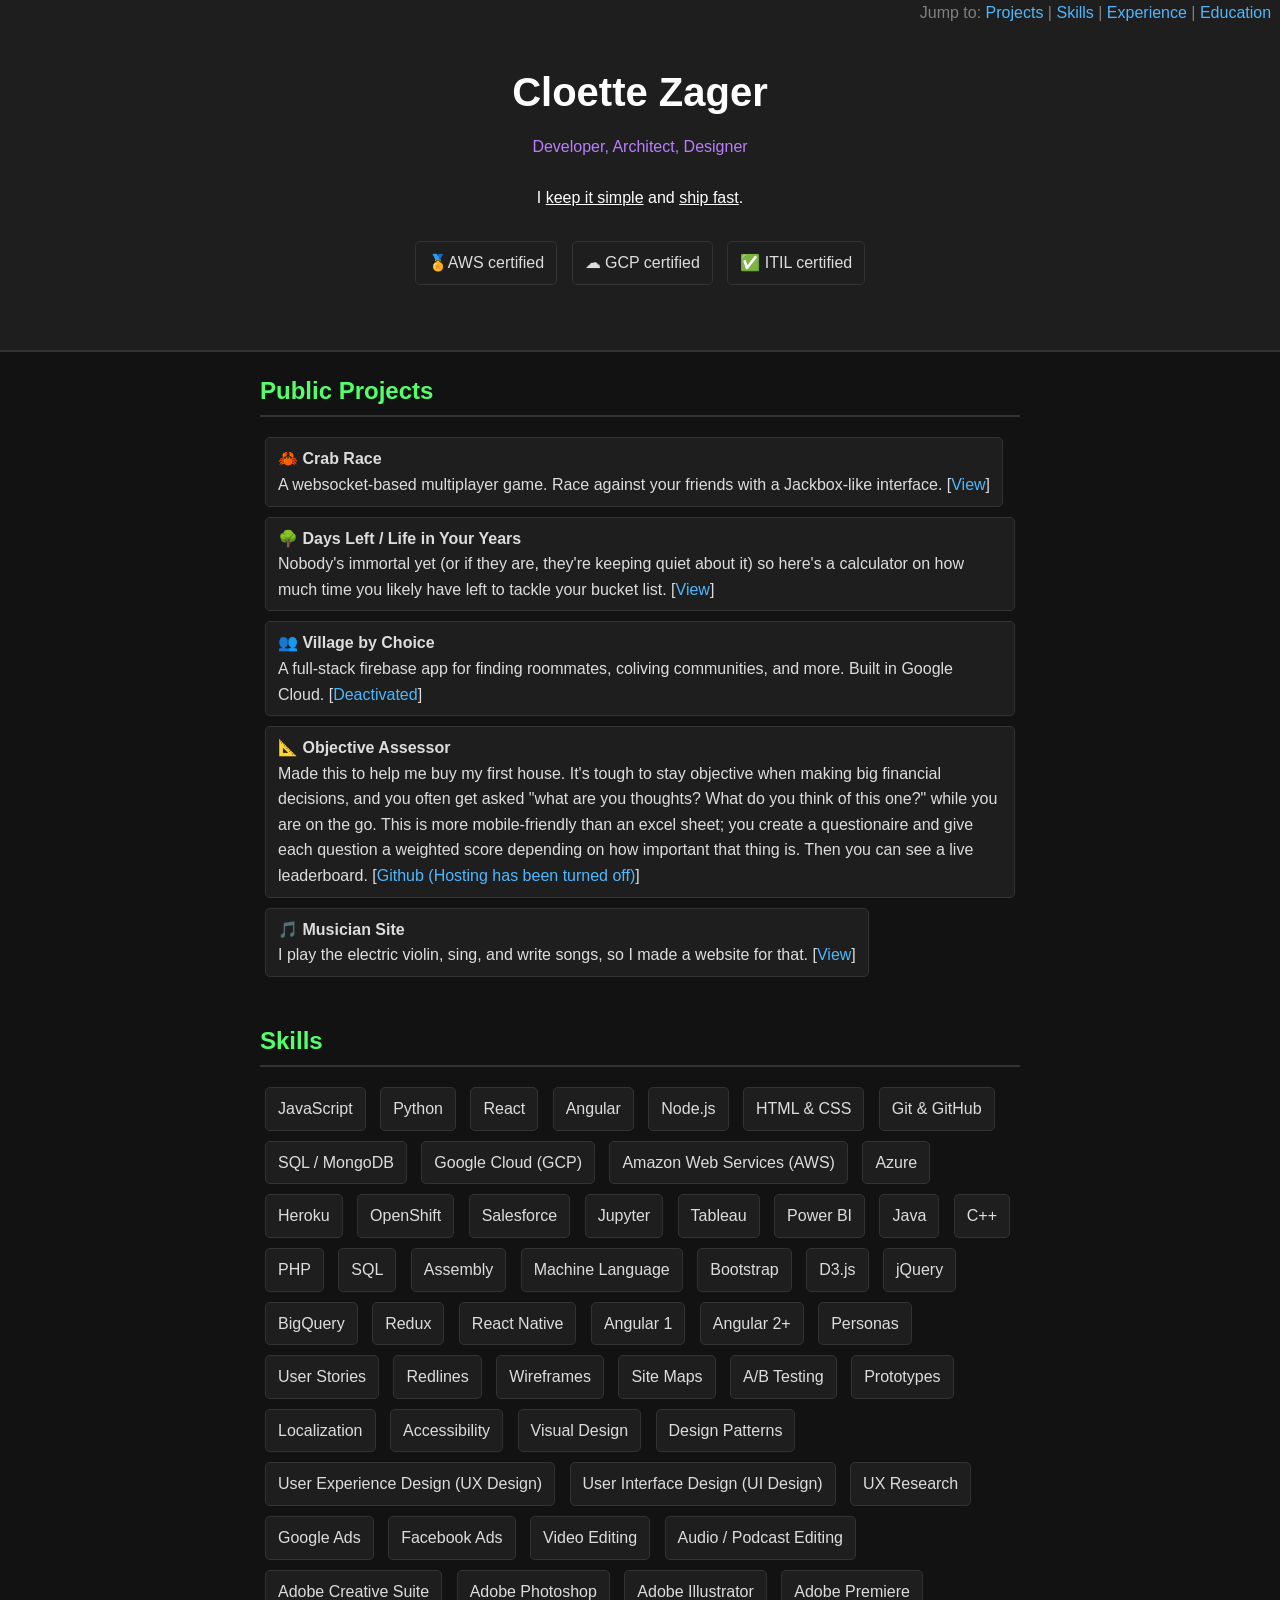
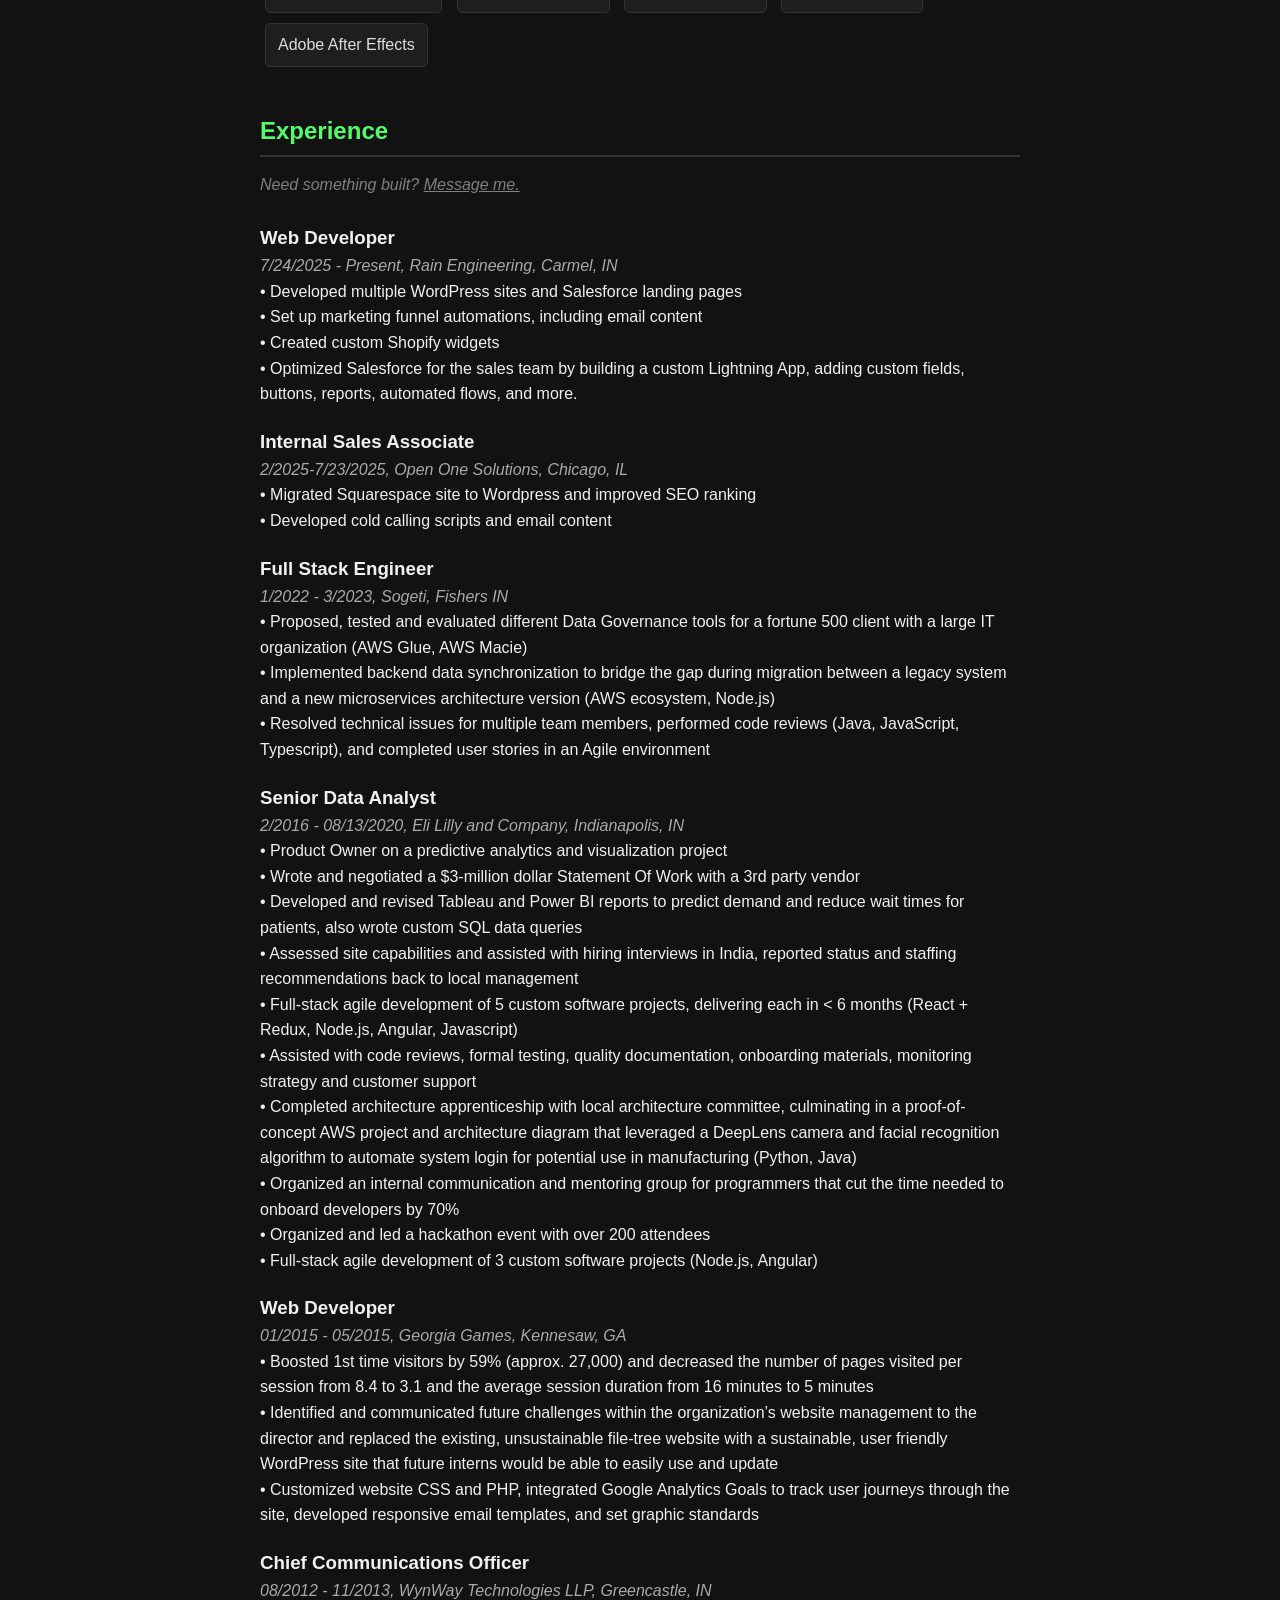
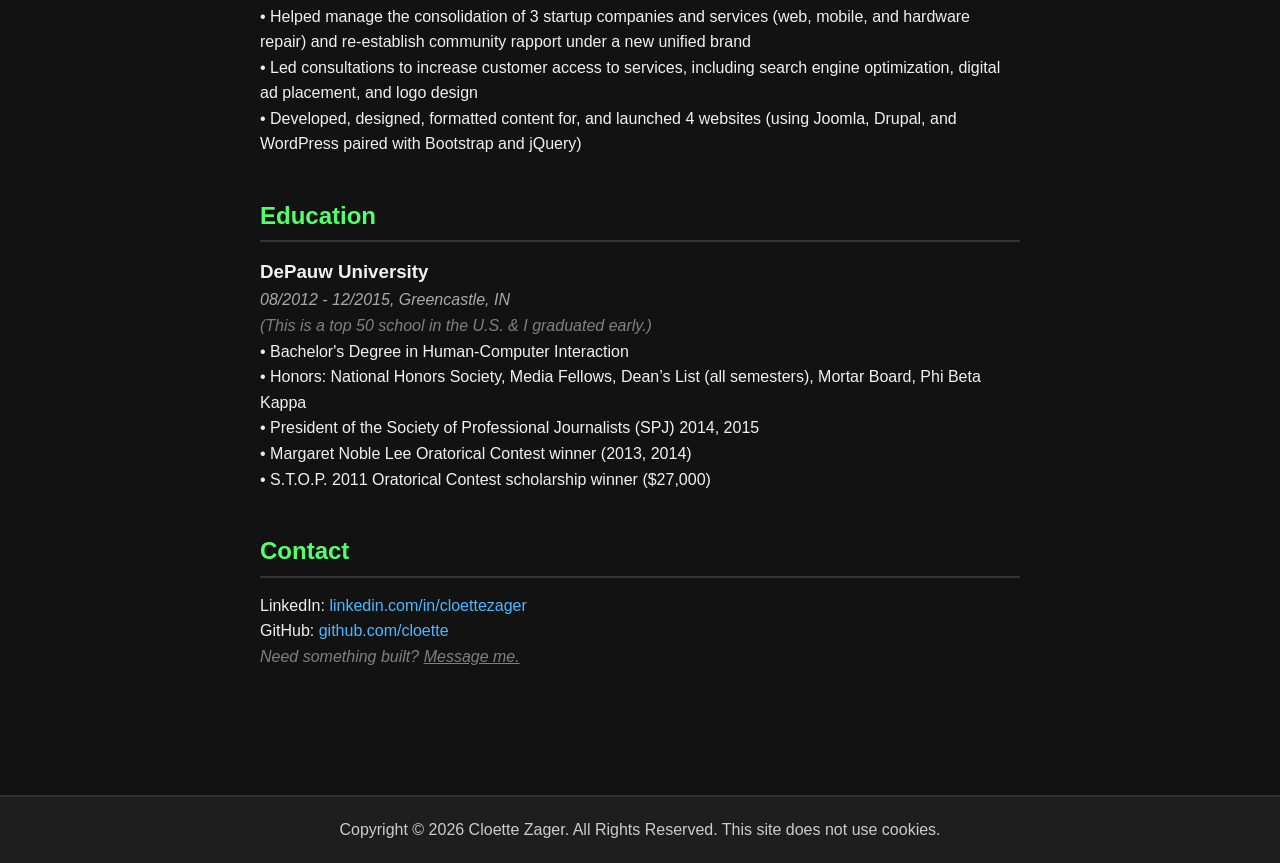
==== commit 05abb790: "Added MoMP page and updated copyright" ====
--- a/index.html
+++ b/index.html
@@ -125,7 +125,8 @@
 
         <section id="experience">
             <h2>Experience</h2>
-             
+            <p style="color:grey;"><i>Need something built? <a href="mailto:clozager@gmail.com" style="color: gray; text-decoration: underline;">Message me.</a></i></p><br>
+                
             <div class="job">
                 <h3>Web Developer</h3>
                 <p class="date">7/24/2025 - Present, Rain Engineering, Carmel, IN</p>
@@ -239,6 +240,7 @@
             <p>LinkedIn: <a href="https://linkedin.com/in/cloettezager" target="_blank">linkedin.com/in/cloettezager</a>
             </p>
             <p>GitHub: <a href="https://github.com/cloette" target="_blank">github.com/cloette</a></p>
+            <p style="color:grey;"><i>Need something built? <a href="mailto:clozager@gmail.com" style="color: gray; text-decoration: underline;">Message me.</a></i></p><br>
         </section>
     </main>
 
@@ -249,4 +251,4 @@
 
 </body>
 
-</html>
+</html>
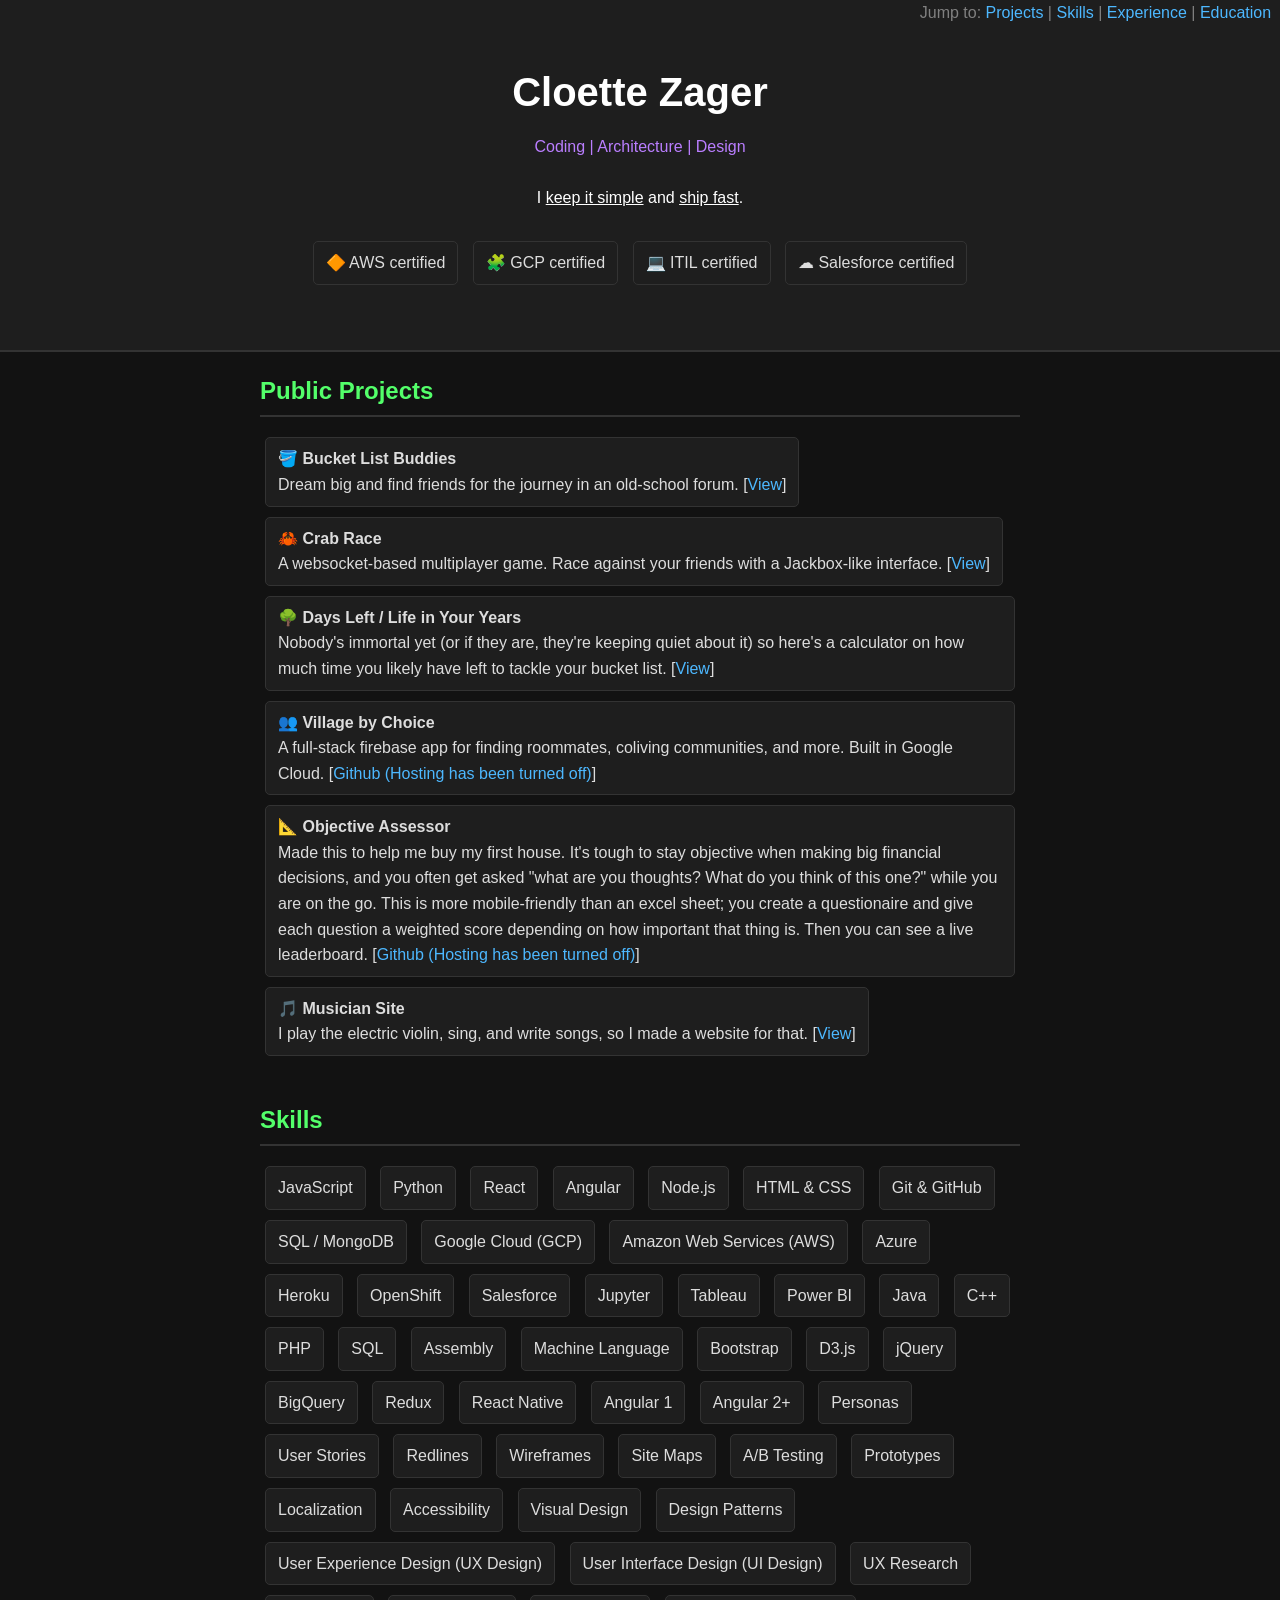
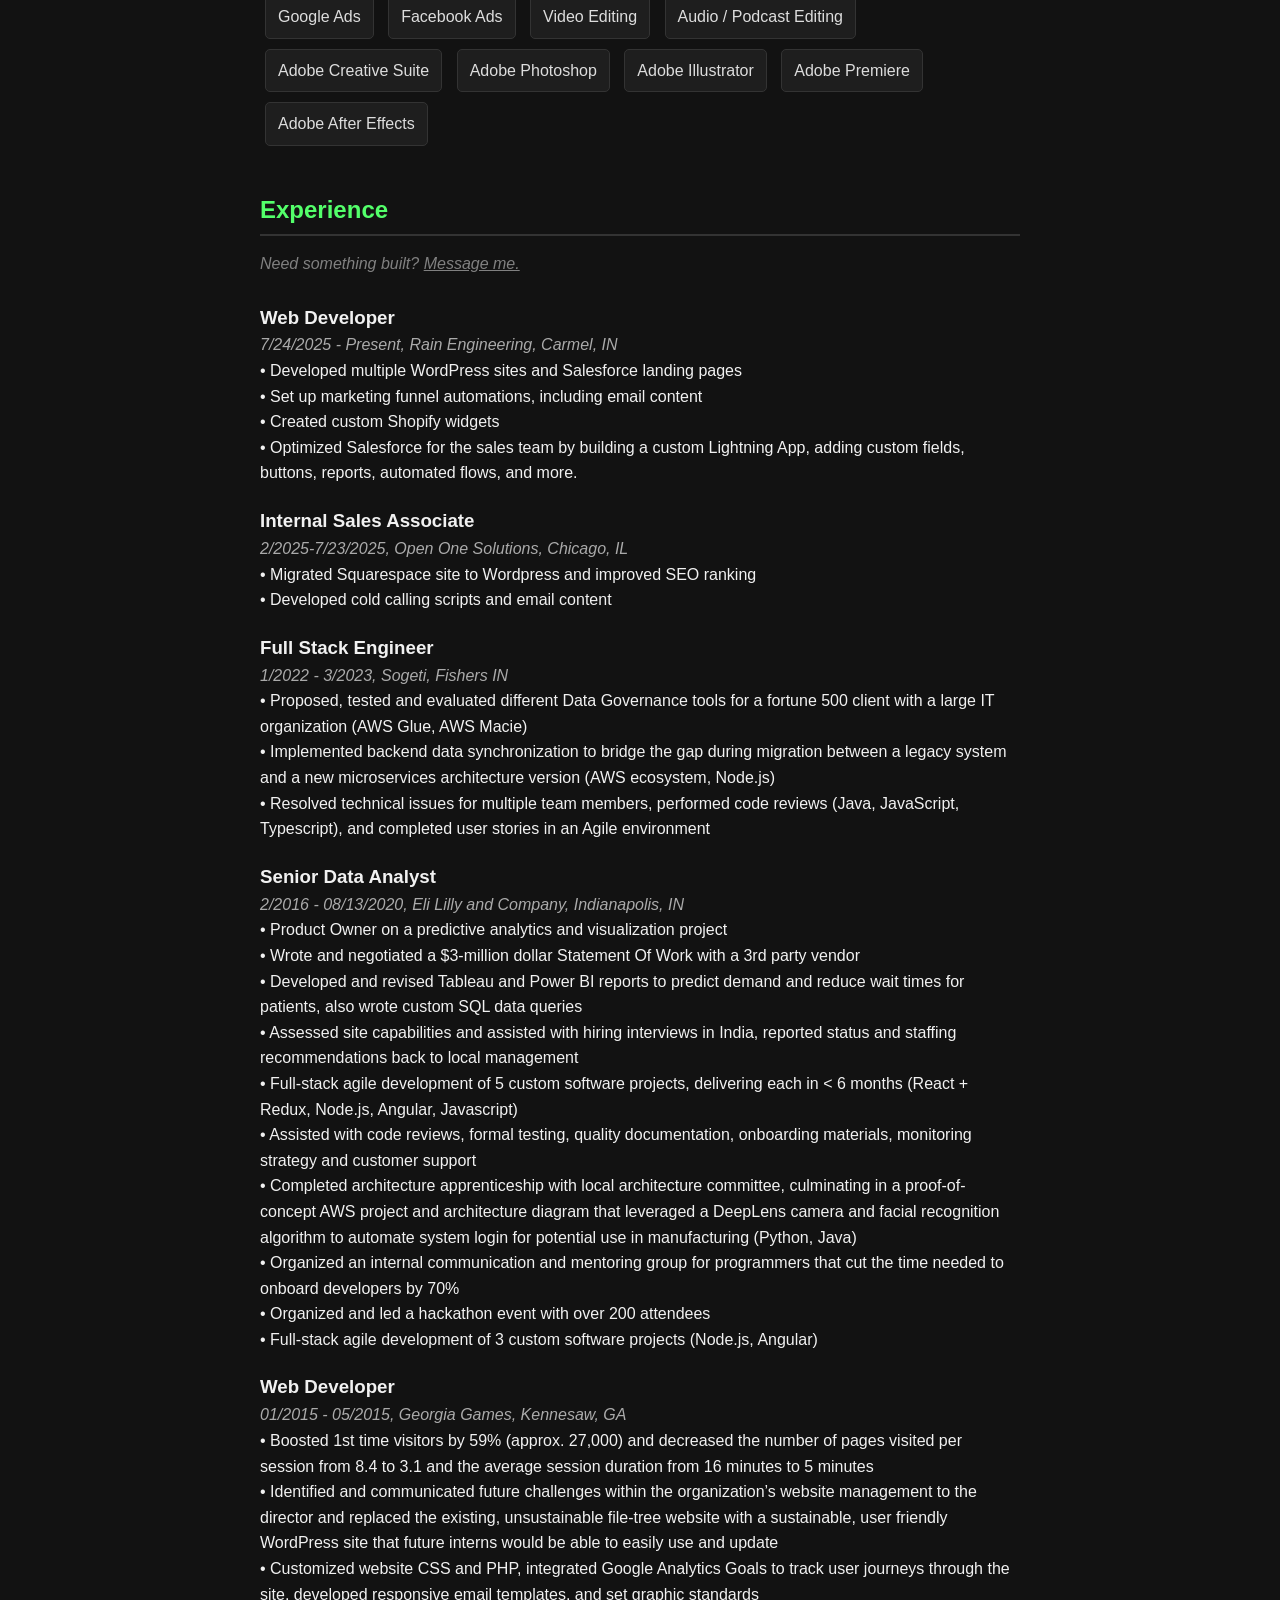
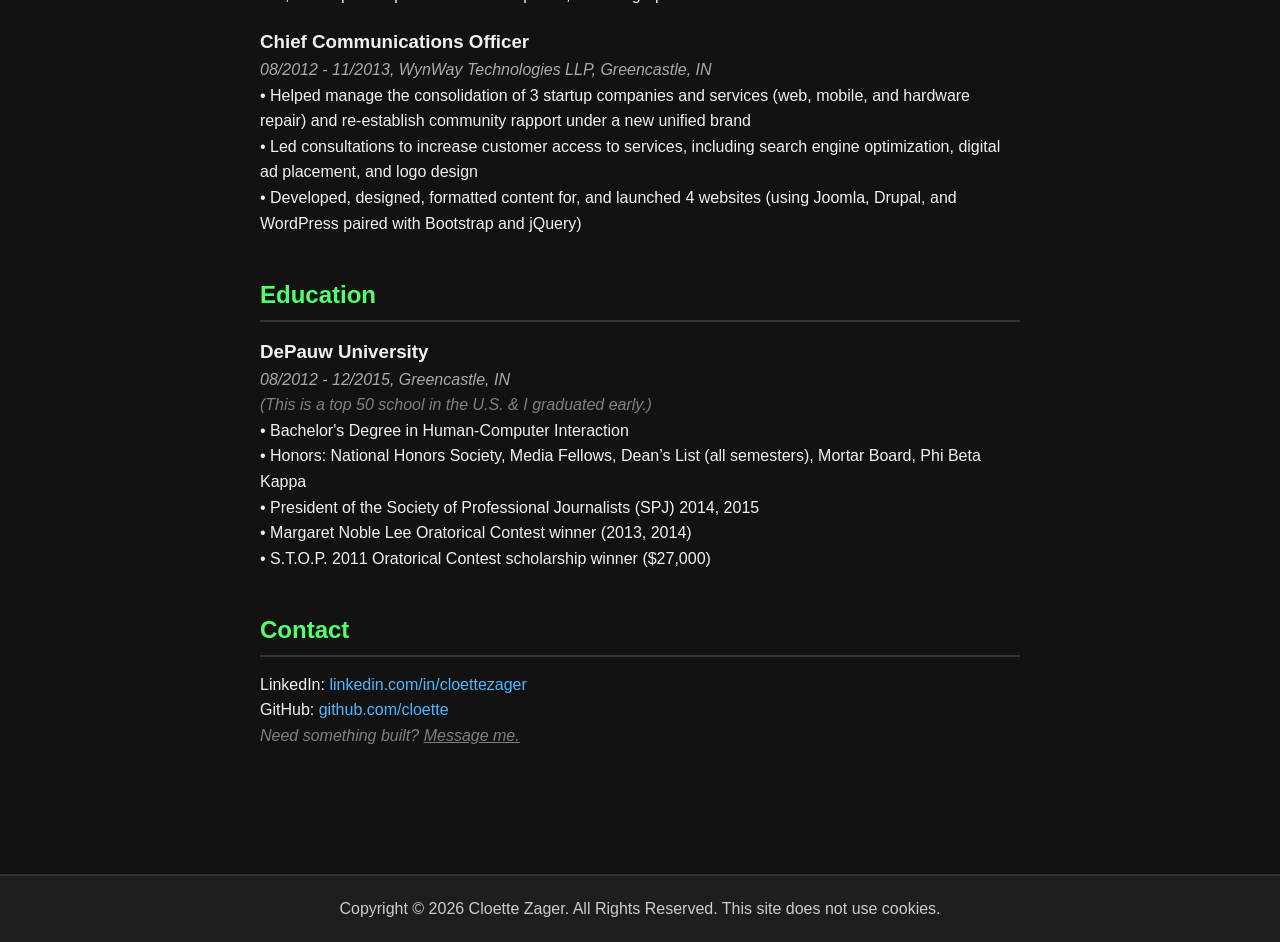
==== commit 3161ff39: "Updated projects info" ====
--- a/index.html
+++ b/index.html
@@ -12,14 +12,15 @@
     <header>
         <div class="container">
             <h1>Cloette Zager</h1>
-            <p style="color:#ba7eff">Developer, Architect, Designer</p>
+            <p style="color:#ba7eff">Coding | Architecture | Design</p>
             <br>
             <p>I <span style="text-decoration: underline;">keep it simple</span> and <span
                     style="text-decoration: underline;">ship fast</span>.</p> <br>
             <ul class="project-list">
-                <li>🏅AWS certified</li>
-                <li>☁︎ GCP certified</li>
-                <li>✅ ITIL certified</li>
+                <li>🔶 AWS certified</li>
+                <li>🧩 GCP certified</li>
+                <li>💻 ITIL certified</li>
+                <li>☁︎ Salesforce certified</li>
             </ul>
         </div>
     </header>
@@ -35,6 +36,10 @@
             <h2>Public Projects</h2>
             <ul class="project-list">
                 <li>
+                    <strong>🪣 Bucket List Buddies</strong> <br>Dream big and find friends for the journey in an old-school forum. [<a
+                        href="https://bucketlistbuddies.vercel.app" target="_blank">View</a>]
+                </li>
+                <li>
                     <strong>🦀 Crab Race</strong> <br>A websocket-based multiplayer game. Race against your friends with
                     a
                     Jackbox-like interface.
@@ -47,7 +52,8 @@
                 <li>
                     <strong>👥 Village by Choice</strong> <br>A full-stack firebase app for finding roommates, coliving communities,
                     and
-                    more. Built in Google Cloud. [<a href="#">Deactivated</a>]
+                    more. Built in Google Cloud. [<a href="https://github.com/cloette/CbC">Github (Hosting has been
+                        turned off)</a>]
                 </li>
                 <li>
                     <strong>📐 Objective Assessor</strong> <br>Made this to help me buy my first house. It's tough to stay
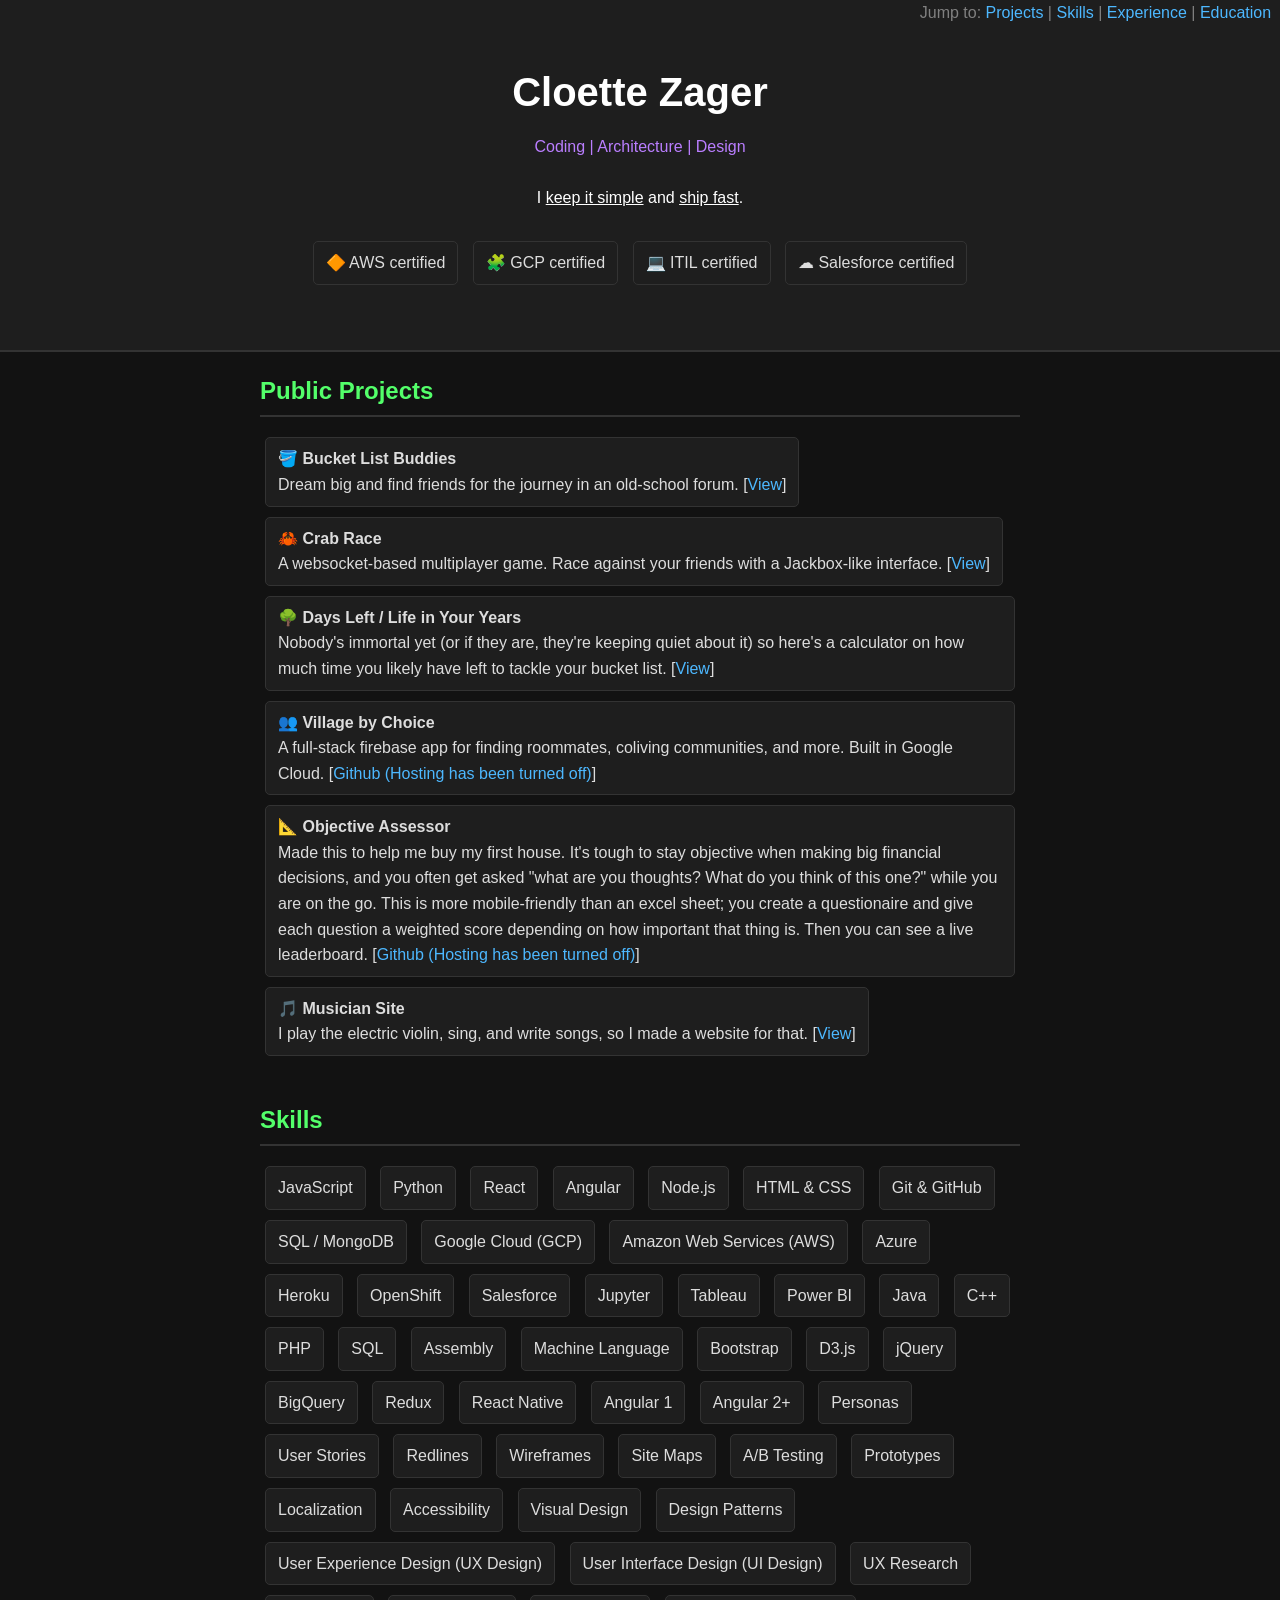
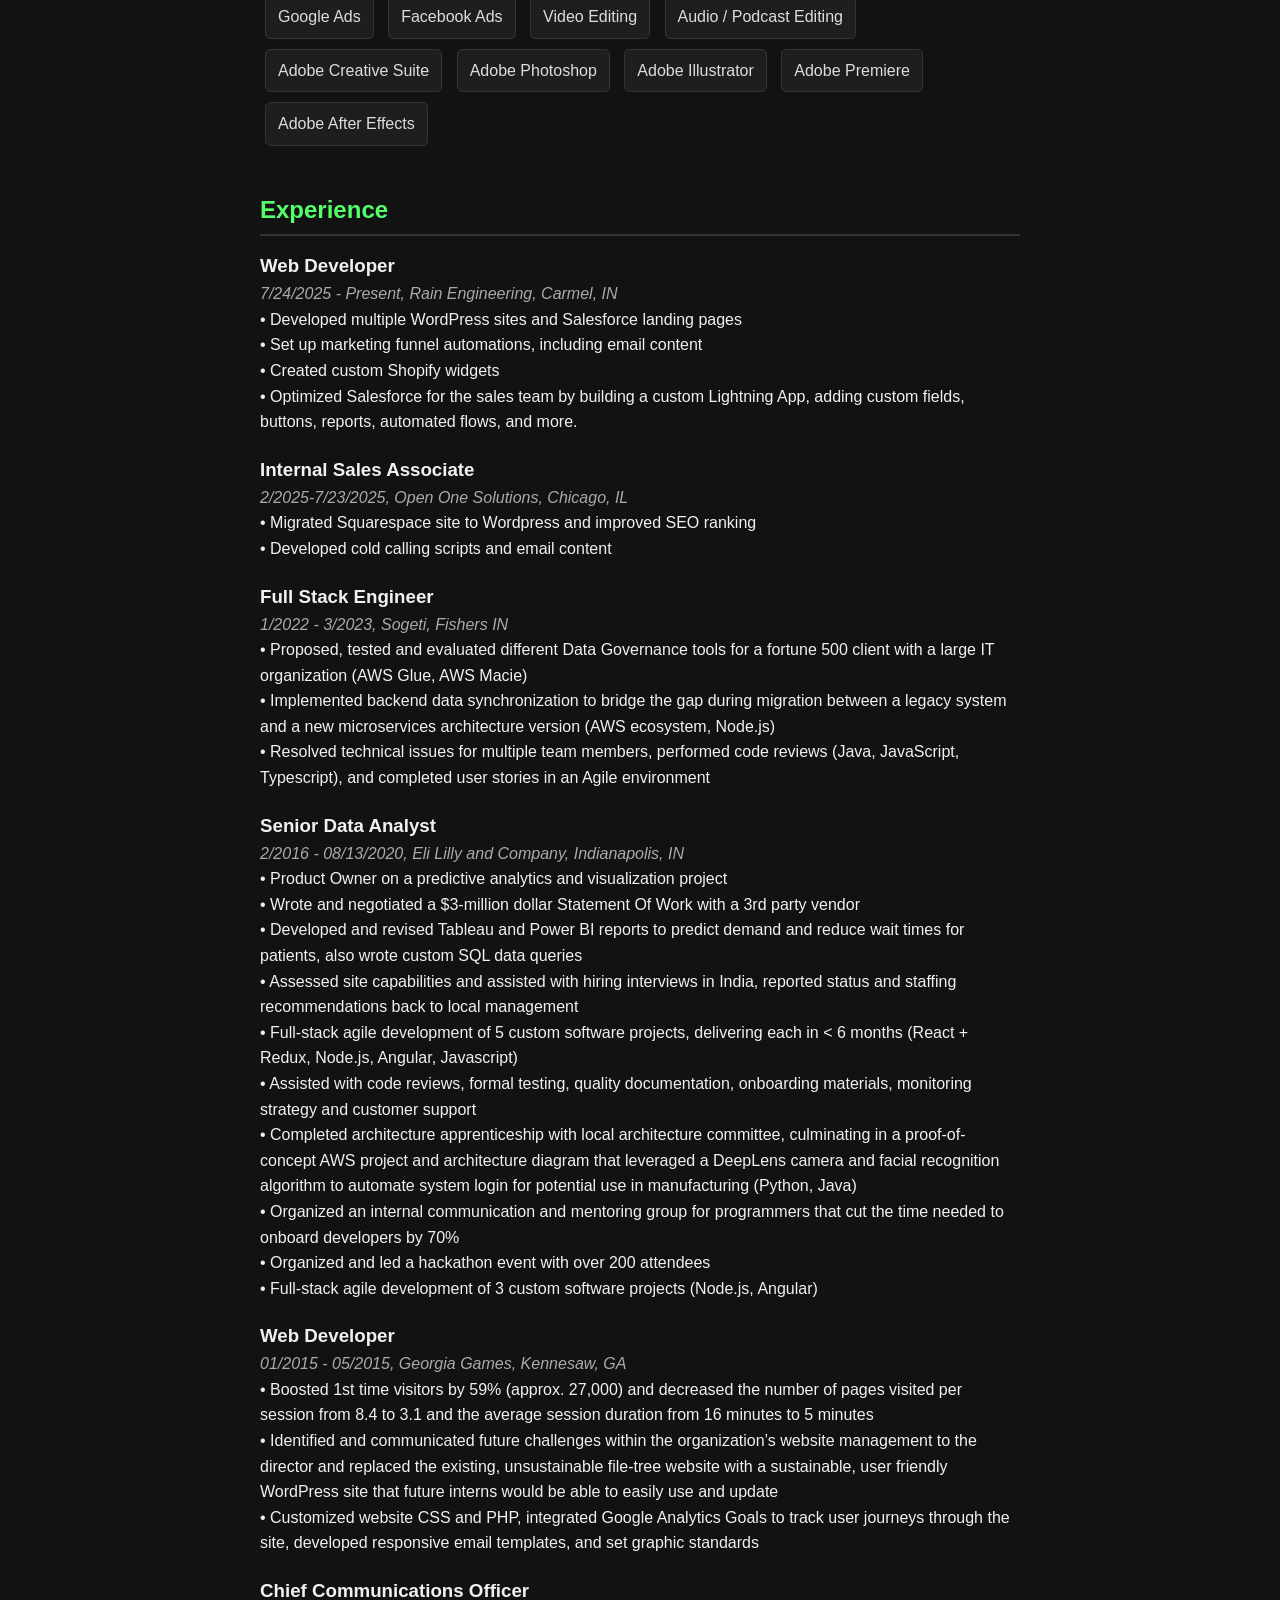
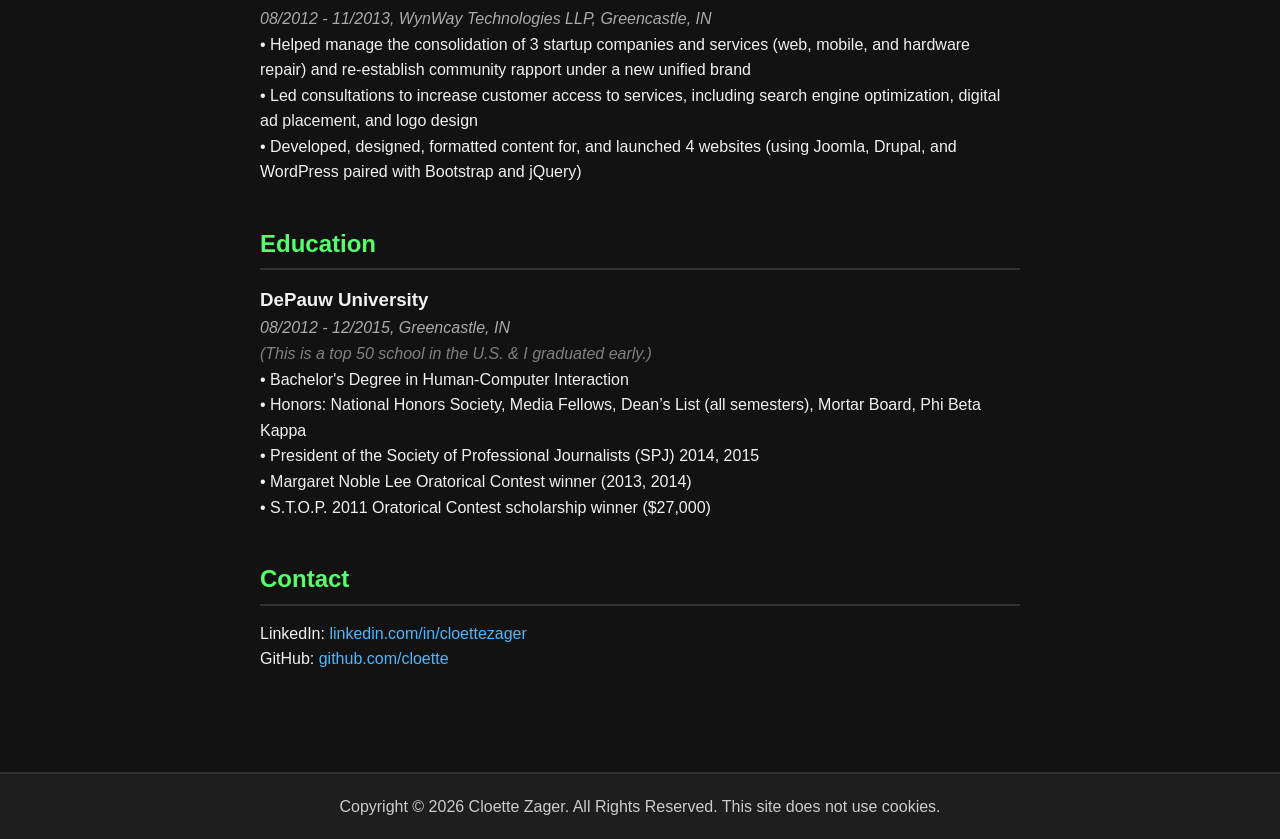
==== commit 67db0062: "Removed email address" ====
--- a/index.html
+++ b/index.html
@@ -131,8 +131,6 @@
 
         <section id="experience">
             <h2>Experience</h2>
-            <p style="color:grey;"><i>Need something built? <a href="mailto:clozager@gmail.com" style="color: gray; text-decoration: underline;">Message me.</a></i></p><br>
-                
             <div class="job">
                 <h3>Web Developer</h3>
                 <p class="date">7/24/2025 - Present, Rain Engineering, Carmel, IN</p>
@@ -246,7 +244,6 @@
             <p>LinkedIn: <a href="https://linkedin.com/in/cloettezager" target="_blank">linkedin.com/in/cloettezager</a>
             </p>
             <p>GitHub: <a href="https://github.com/cloette" target="_blank">github.com/cloette</a></p>
-            <p style="color:grey;"><i>Need something built? <a href="mailto:clozager@gmail.com" style="color: gray; text-decoration: underline;">Message me.</a></i></p><br>
         </section>
     </main>
 
